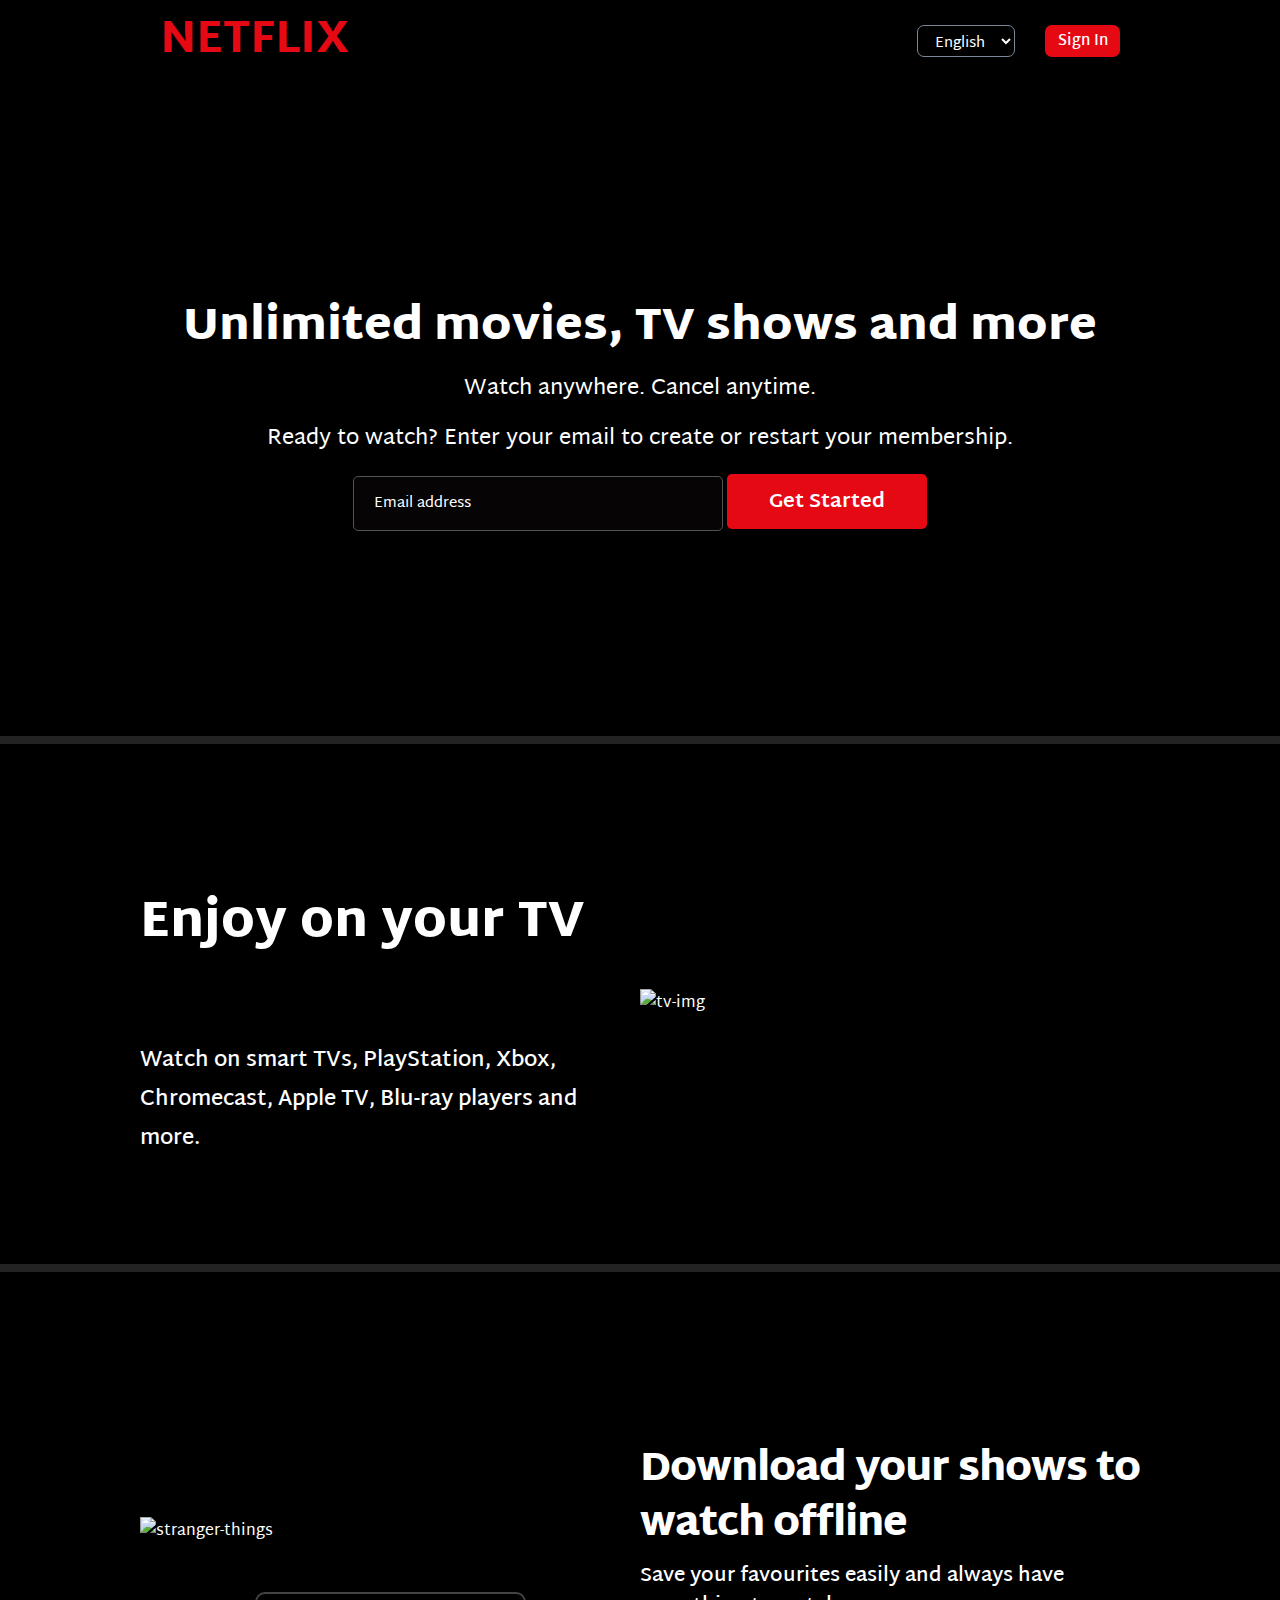
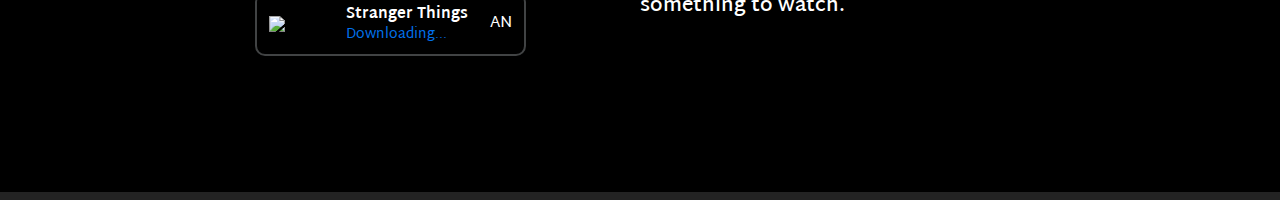
==== Netflix/index.html @ 95c57116 "Added response design for (min-width: 320px) and (max-width: 480px) for header, section 1 and sectio" ====
<!DOCTYPE html>
<html lang="en">

<head>
  <meta charset="UTF-8">
  <meta name="viewport" content="width=device-width, initial-scale=1.0">
  <link rel="stylesheet" href="style.css">
  <link rel="preconnect" href="https://fonts.googleapis.com">
  <link rel="preconnect" href="https://fonts.gstatic.com" crossorigin>
  <link href="https://fonts.googleapis.com/css2?family=Martel+Sans:wght@200;300;400;600;700;800;900&display=swap"
    rel="stylesheet">
  <title>Netflix</title>
</head>

<body>
  <header>
    <!-- <img src="./assets/movie-grid.jpg" class="center-fit"> -->
    <nav>
      <span id="netflix">NETFLIX</span>
      <div id="menu">
        <select class="langauge">
          <option>English</option>
          <option>Tamil</option>
        </select>
        <button id="signIn">Sign In</button>
      </div>
    </nav>

    <section id="info">
      <span id="heading-info">Unlimited movies, TV shows and more</span>
      <span id="sub-info">Watch anywhere. Cancel anytime.</span>
      <span id="email-info">Ready to watch? Enter your email to create or restart your membership.</span>
      <div id="subscribe">
        <input type="email" placeholder="Email address" class="email" />
        <button id="get-started">Get Started</button>
      </div>
    </section>
  </header>


  <main>

    <section id="tv-section">
      <div id="tv-section-content">
        <p id="tv-header">Enjoy on your TV</p>
        <p id="tv-content">Watch on smart TVs, PlayStation, Xbox, Chromecast, Apple TV, Blu-ray players and
          more.</p>
      </div>
      <div id="tv">
        <img src="./assets/tv.png" alt="tv-img" id="tv-img">
        <div id="video-container">
          <video autoplay muted loop>
            <source src="./assets/video-tv.m4v">
          </video>
        </div>
      </div>
    </section>

    <div class="border"></div>

    <section id="mobile-section">
      <div id="mobile">
        <img id="stranger-img" src="./assets/stranger-things.jpg" alt="stranger-things" />
        <div id="mobile-inner">
          <img id="stranger-book-img" src="./assets/boxshot.png" />
          <div id="mobile-inner-content">
            <p id="stranger-title">Stranger Things</p>
            <p id="stranger-download">Downloading...</p>
          </div>
          <div id="mobile-loading">AN</div>
        </div>
      </div>

      <div id="mobile-section-content">
        <p id="mobile-download-content">Download your shows to watch offline</p>
        <p id="mobile-favourite-content">Save your favourites easily and always have something to watch.</p>
      </div>
    </section>

    <div class="border"></div>

    <!-- <section id="monitor-section">
      <div id="monitor-watch">
        <p id="monitor-watch-header">Watch everywhere</p>
        <p id="monitor-watch-content">Stream unlimited movies and TV shows on your phone, tablet, laptop, and TV.</p>
      </div>
      <div id="monitor">
        <img id="monitor-img" src="./assets/device-pile-in.png">
        <div id="monitor-container">
          <video autoplay muted loop>
            <source src="./assets/video-devices.m4v">
          </video>
        </div>
      </div>
    </section>

    <div class="border"></div> -->

<!-- 
    <section id="children-section">
      <div id="children">
        <img id="children-img" src="./assets/children.png" alt="children" />
      </div>

      <div id="children-section-content">
        <span id="children-profile-content">Create profiles for kids</span>
        <span id="children-content">Send children on adventures with their favourite characters in a space made just for
          them—free with your membership.</span>
      </div>
    </section>

    <div class="border"></div>

    <section id="questions-section">
      <p id="frequent-questions">Frequently Asked Questions</p>
      <div id="questions-tab">
        <div id="q1" class="question-list">
          <p>What is Netflix?</p>
          <span class="plus">+</span>
        </div>
        <div id="q2" class="question-list">
          <p>How much does Netflix cost?</p>
          <span class="plus">+</span>
        </div>
        <div id="q3" class="question-list">
          <p>Where can I watch?</p>
          <span class="plus">+</span>
        </div>
        <div id="q4" class="question-list">
          <p>How do I cancel?</p>
          <span class="plus">+</span>
        </div>
        <div id="q5" class="question-list">
          <p>What can I watch on Netflix?</p>
          <span class="plus">+</span>
        </div>
        <div id="q6" class="question-list">
          <p>Is Netflix good for kids?</p>
          <span class="plus">+</span>
        </div>
      </div>
      <div id="question-email">
        <p id="email-para">Ready to watch? Enter your email to create or restart your membership.</p>
        <div id="email-section">
          <input type="email" placeholder="Email address" class="email" />
          <button id="get-started">Get Started</button>
        </div>
      </div>
    </section>

    <div class="border"></div> -->

  </main>
<!-- 
  <footer>
    <div id="footer">
      <span>Questions? Call <a href="" id="ph-number">000-800-919-1694</a></span>

      <div id="footer-link">
        <ul id="footer-ul">
          <li><a href="">FAQ</a></li>
          <li><a href="">Investor Relations</a></li>
          <li><a href="">Privacy</a></li>
          <li><a href="">Speed Test</a></li>
          <li><a href="">Help Centre</a></li>
          <li><a href="">Jobs</a></li>
          <li><a href="">Cookie Preferences</a></li>
          <li><a href="">Legal Notices</a></li>
          <li><a href="">Account</a></li>
          <li><a href="">Ways to Watch</a></li>
          <li><a href="">Corporate Information</a></li>
          <li><a href="">Only on Netflix</a></li>
          <li><a href="">Media Centre</a></li>
          <li><a href="">Terms of Use</a></li>
          <li><a href="">Contact Us</a></li>
        </ul>
      </div>

      <select class="langauge langauge-footer">
        <option>English</option>
        <option>Tamil</option>
      </select>

      <span>Netflix India</span>
    </div>
  </footer> -->

</body>

</html>
---- Netflix/style.css ----
* {
  letter-spacing: 0px;
  font-family: "Martel Sans";
}

body {
  margin: 0;
  padding: 0;
  font-family: "Martel Sans";
  color: white;
  background-color: black;
}

:root {
  --color: #E50914;
  --lightColor: #e6e6e6;
  --borderColor: rgb(35, 35, 35)
}

header {
  background-image: url("./assets/movie-grid.jpg");
  /* background-attachment: fixed; */
  height: max-content;
  display: flex;
  flex-direction: column;
  align-items: center;
  color: black;
  box-shadow: 0px 0px 600px 120px inset;
  border-bottom: 8px solid var(--borderColor);
}

#netflix {
  display: inline;
  color: var(--color);
  font-weight: 800;
  font-size: 45px;
  font-stretch: semi-condensed;
}

nav {
  display: flex;
  width: 75%;
  justify-content: space-between;
  align-items: center;
  /* margin-bottom: 60px; */
}


#menu {
  display: flex;
  gap: 30px;
}

#signIn {
  border-style: none;
  background-color: var(--color);
  color: white;
  height: 32px;
  width: 75px;
  border-radius: 7px;
  font-weight: 600;
  font-size: 15px;
}

#signIn:hover {
  cursor: pointer;
}

.langauge {
  background-color: transparent;
  color: white;
  height: 32px;
  width: fit-content;
  font-weight: 500;
  font-size: 15px;
  border-radius: 7px;
  padding: 3px 13px;
  border: 1px solid lightslategray;
}

#info {
  display: flex;
  color: white;
  flex-direction: column;
  align-items: center;
  text-align: center;
  padding: 205px 0px;

}

#heading-info {
  display: flex;
  font-weight: 900;
  font-size: 45px;
  font-family: "Martel Sans";
}

#sub-info,
#email-info {
  font-size: 22px;
  font-family: "Martel Sans";
  font-weight: 500;
  color: white;
  margin-bottom: 10px;
}

#email-info {
  margin-bottom: 15px;
}

.email {
  width: 370px;
  height: 55px;
  background-color: rgba(8, 5, 5, 0.7);
  border: 0.1px solid rgb(82, 83, 83);
  border-radius: 5px;
  box-sizing: border-box;
  padding: 25px 20px;
  font-size: 15px;
  color: white;
}

input::placeholder {
  color: white;
}

#get-started {
  width: 200px;
  height: 55px;
  font-size: 20px;
  border-style: none;
  font-weight: 700;
  box-sizing: border-box;
  background-color: var(--color);
  color: white;
  border-radius: 5px;
  font-stretch: expanded;
}

#get-started:hover {
  cursor: pointer;
}


/* =================================== main ===================================== */
main {
  display: flex;
  flex-direction: column;
  align-items: center;
}

.border {
  width: 100%;
  border-bottom: 8px solid var(--borderColor);
}


/* =========section 1========== */

#tv-section {
  display: flex;
  height: 520px;
  width: 1000px;
  /* width: 75.5%; */
}

#tv-section-content {
  display: flex;
  flex-direction: column;
  justify-content: center;

  width: 50%;
  /* width: 500px; */
}

#tv-header {
  font-weight: 1000;
  font-size: 50px;
  font-family: "Martel Sans";
}

#tv-content {
  font-weight: 600;
  font-size: 21.5px;
}

#tv {
  width: 50%;
  /* width: 500px; */

  position: relative;
  display: flex;
  flex-direction: column;
  align-items: center;
  justify-content: center;
}

#video-container {
  display: flex;
  width: 370px;
  height: 220px;
  overflow: hidden;
}

#tv-img {
  z-index: 99;
  position: absolute;
  width: 500px;
}


/* ========= section 2 ========== */

#mobile-section {
  display: flex;
  height: 520px;
  width: 1000px;
  /* width: 80%; */
}

#mobile {
  display: flex;
  flex-direction: column;
  align-items: center;
  justify-content: center;
  width: 50%;
  position: relative;
  /* border: 1px solid red; */
}

#stranger-img {
  width: 500px;
}

#mobile-inner {
  display: flex;
  flex-direction: row;
  align-items: center;
  border: 2px solid rgb(65, 67, 68);
  border-radius: 10px;
  gap: 25px;
  padding: 10px 12px;
  position: absolute;
  background-color: black;
  top: 320px;
}

#mobile-inner-content {
  display: flex;
  flex-direction: column;
  gap: 0px;
}

#stranger-book-img {
  width: 55px;
}

#stranger-title {
  font-size: 15px;
  font-weight: 700;
  margin: -3px;
}

#stranger-download {
  color: #0071eb;
  font-size: 14px;
  margin: -3px;
}

#mobile-section-content {
  width: 50%;
  /* border: 1px solid #0071eb; */
  display: flex;
  flex-direction: column;
  justify-content: center;
  gap: 8px;
}

#mobile-download-content {
  font-weight: 1000;
  font-size: 40px;
  letter-spacing: -1px;
  line-height: 55px;
  margin: 0;
}

#mobile-favourite-content {
  font-weight: 600;
  font-size: 20px;
  line-height: 30px;
  margin: 0;
}


/* ========= section 3 ========== */

#monitor-section {
  display: flex;
  height: 520px;
  width: 1000px;
  /* width: 75.5%; */
  /* border: 1px solid red; */
}

#monitor-watch {
  width: 48%;
  display: flex;
  flex-direction: column;
  justify-content: center;
}

#monitor-watch-header {
  font-weight: 1000;
  font-size: 45px;
  margin: 0px;
}


#monitor-watch-content {
  font-weight: 500;
  font-size: 22px;
  margin: 0px;
  line-height: 30px;
}



#monitor {
  width: 52%;
  /* width: 500px; */

  position: relative;
  display: flex;
  flex-direction: column;
  align-items: center;
  justify-content: center;
}

#monitor-img {
  width: 520px;
  z-index: 99;
  position: absolute;
}

#monitor-container {
  /* display: flex; */
  width: 319px;
  height: 366px;
  overflow: hidden;
}


/* ========= section 4 ========== */

#children-section {
  display: flex;
  height: 520px;
  width: 1000px;
}

#children {
  display: flex;
  align-items: center;
}

#children-img {
  width: 520px;
  height: min-content;
}


#children-section-content {
  display: flex;
  flex-direction: column;
  justify-content: center;
}

#children-profile-content {
  font-weight: 1000;
  font-size: 45px;
  margin: 0px;
  line-height: 60px;
}

#children-content {
  font-weight: 600;
  font-size: 23px;
  margin: 0px;
  line-height: 30px;
}

/* ========= section 5 ========== */

#questions-section {
  margin: 80px 0px;
}

#frequent-questions {
  font-weight: 900;
  font-size: 45px;
  margin: 0px;
  text-align: center;
}

.question-list {
  display: flex;
  flex-direction: row;
  align-items: center;
  width: 950px;
  /* border: 1px solid red; */
  justify-content: space-between;
  padding: 0px 20px;
  margin: 10px 0px;
  font-size: 20px;
  font-weight: 700;
  background-color: rgb(63, 61, 61);
}

.question-list:hover {
  cursor: pointer;
  background-color: rgb(83, 82, 82);
}

.plus {
  font-size: 35px;
}

#question-email {
  display: flex;
  flex-direction: column;
  align-items: center;
}

#email-para {
  font-size: 20px;
  font-weight: 500;
}

/* ==================footer ============================= */
footer {
  display: flex;
  justify-content: center;
}

#footer {
  display: flex;
  flex-direction: column;
  /* align-items: stretch; */
  font-size: 15px;
  color: rgb(160, 159, 159);
  width: 75.5%;
  gap: 20px;
  /* border: 1px solid red; */
  margin: 50px 0px;
}

li>a {
  color: rgb(160, 159, 159);
}

#ph-number {
  color: rgb(160, 159, 159)
}

.langauge-footer {
  background-color: rgb(32, 32, 32);
}

#footer-ul {
  margin: 0;
  padding: 0;
  list-style-type: none;

  display: grid;
  grid-template-columns: 1fr 1fr 1fr 1fr;
  column-gap: 3rem;
  gap: 7px;
}


/* Extra small devices (phones, 600px and down) */
@media screen and (min-width: 320px) and (max-width: 480px) {
  header {
    box-shadow: 0px 0px 400px 120px inset;
  }

  #netflix {
    font-weight: 300;
    font-size: 25px;
  }

  nav {
    width: 98%;
  }

  #menu {
    gap: 7px;
  }

  #info {
    padding: 90px 0px;
  }

  #heading-info {
    font-size: 30px;
    width: 80%;
  }

  #sub-info,
  #email-info {
    font-size: 17px;
    width: 85%;
  }

  .email {
    width: 300px;
    height: 45px;
  }

  #subscribe {
    display: flex;
    flex-direction: column;
    align-items: center;
    gap: 10px;
  }

  #get-started {
    font-size: 18px;
    width: 150px;
    height: 45px;
  }

  /* main {
    display: grid;
  } */

  /* =========tv-section============ */
  #tv-section {
    width: 100%;
    margin-bottom: 20px;
    flex-direction: column;
    align-items: center;
    justify-content: center;
  }

  #tv-section-content {
    width: 80%;
    display: flex;
    align-items: center;
    justify-content: center;
    margin: 35px 0px;
  }


  #tv-header {
    font-weight: 700;
    font-size: 38px;
    margin: 0;
    padding: 0;
  }

  #tv-content {
    font-size: 14.5px;
    align-content: center;
    text-align: center;
  }

  #tv {
    width: 100%;
    margin-bottom: 20px;
  }

  #tv-img {
    width: 75%;
  }

  #video-container {
    width: 250px;
    height: 180px;
  }

  /* section mobile */

  #mobile-section {
    display: flex;
    flex-direction: column-reverse;
    align-items: center;
    justify-content: center;
    width: 100%;
    height: 100%;
    margin: 80px 0px;
  }

  #mobile-section-content {
    width: 80%;
    /* border: 1px solid #0071eb; */
    display: flex;
    flex-direction: column;
    /* justify-content: center; */
    text-align: center;
    gap: 8px;
  }

  #stranger-title {
    font-size: 15px;
    font-weight: 700;
    /* margin: -3px; */
  }

  #mobile {
    display: flex;
    flex-direction: column;
    align-items: center;
    width: 100%;
  }

  #stranger-img {
    width: 90%;
  }

  #mobile-download-content {
    font-weight: 800;
    font-size: 30px;
    line-height: 40px;
    margin: 0;
  }

  #mobile-favourite-content {
    font-weight: 600;
    font-size: 15px;
    line-height: 20px;
    margin: 0;
  }

  #mobile-inner {
    top: 240px;
    gap: 35px;
    box-shadow: 0px 8px 20px 1px black;
  }

  #stranger-book-img {
    width: 30px;
  }

  #stranger-title {
    font-size: 14px;
  }
  
  #stranger-download {
    font-size: 12px;
  }
}




/* Small devices (portrait tablets and large phones, 600px and up) */
@media only screen and (min-width: 600px) {}

/* Medium devices (landscape tablets, 768px and up) */
@media only screen and (min-width: 768px) {}

/* Large devices (laptops/desktops, 992px and up) */
@media only screen and (min-width: 992px) {}

/* Extra large devices (large laptops and desktops, 1200px and up) */
@media only screen and (min-width: 1200px) {}
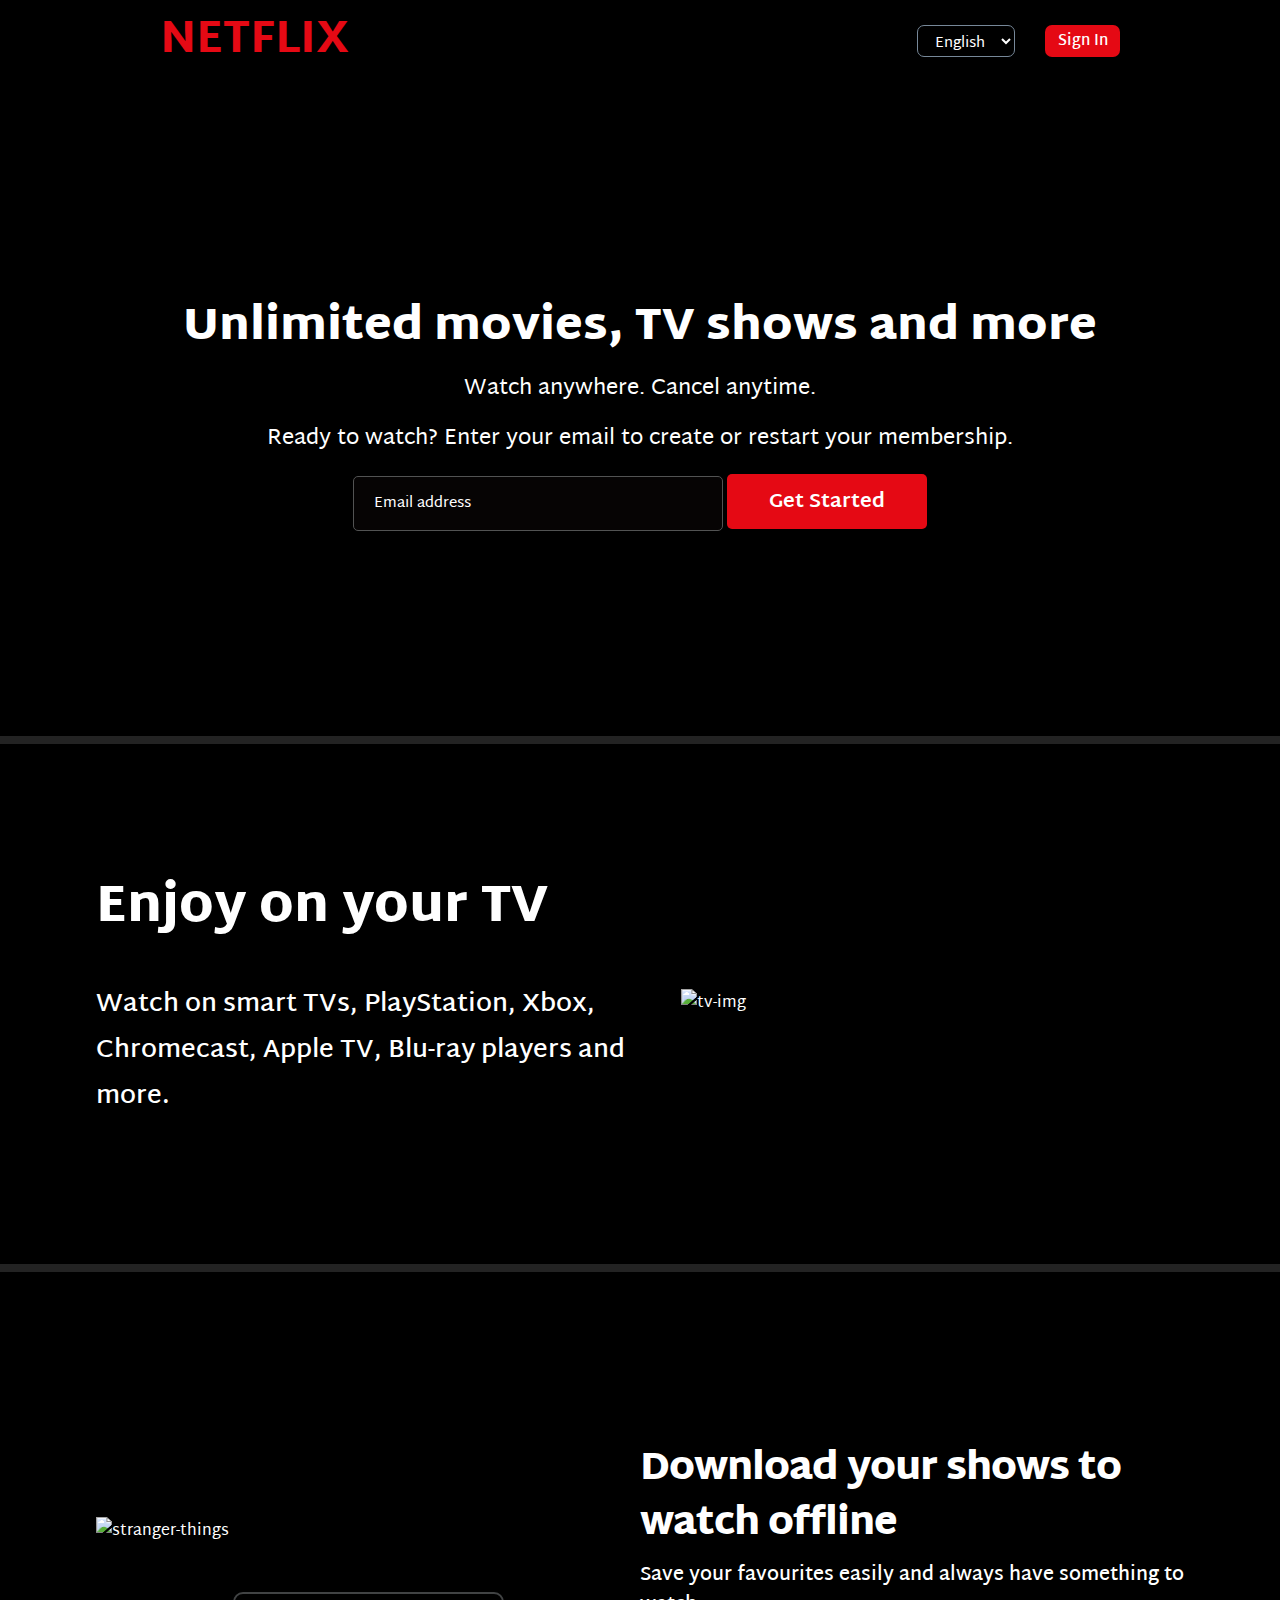
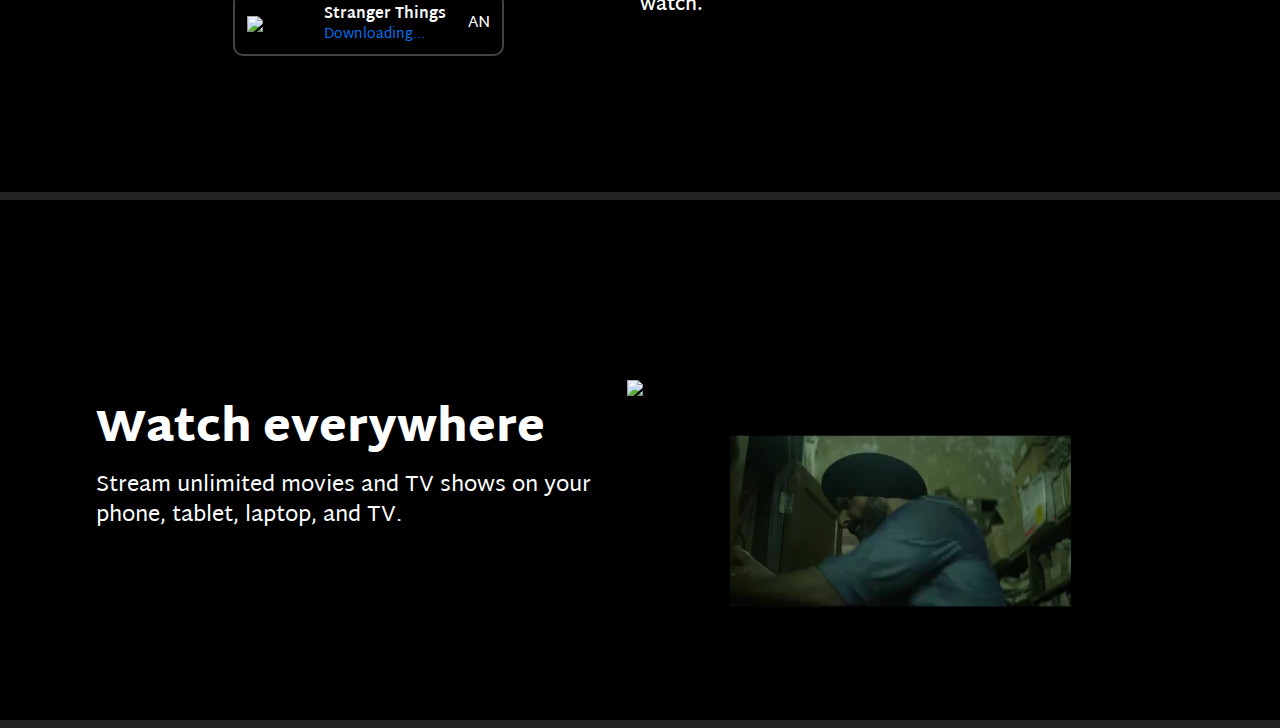
==== commit 59b082cc: "Responsive for laptop - monitor section." ====
--- a/Netflix/index.html
+++ b/Netflix/index.html
@@ -79,7 +79,8 @@
 
     <div class="border"></div>
 
-    <!-- <section id="monitor-section">
+    
+    <section id="monitor-section">
       <div id="monitor-watch">
         <p id="monitor-watch-header">Watch everywhere</p>
         <p id="monitor-watch-content">Stream unlimited movies and TV shows on your phone, tablet, laptop, and TV.</p>
@@ -94,7 +95,7 @@
       </div>
     </section>
 
-    <div class="border"></div> -->
+    <div class="border"></div>
 
 <!-- 
     <section id="children-section">
@@ -103,9 +104,9 @@
       </div>
 
       <div id="children-section-content">
-        <span id="children-profile-content">Create profiles for kids</span>
-        <span id="children-content">Send children on adventures with their favourite characters in a space made just for
-          them—free with your membership.</span>
+        <p id="children-profile-content">Create profiles for kids</p>
+        <p id="children-content">Send children on adventures with their favourite characters in a space made just for
+          them—free with your membership.</p>
       </div>
     </section>
 
@@ -151,8 +152,8 @@
     <div class="border"></div> -->
 
   </main>
-<!-- 
-  <footer>
+
+  <!-- <footer>
     <div id="footer">
       <span>Questions? Call <a href="" id="ph-number">000-800-919-1694</a></span>
 
--- a/Netflix/style.css
+++ b/Netflix/style.css
@@ -160,7 +160,7 @@
 #tv-section {
   display: flex;
   height: 520px;
-  width: 1000px;
+  width: 85%;
   /* width: 75.5%; */
 }
 
@@ -175,13 +175,14 @@
 
 #tv-header {
   font-weight: 1000;
-  font-size: 50px;
+  font-size: 4vw;
   font-family: "Martel Sans";
+  margin: 0;
 }
 
 #tv-content {
   font-weight: 600;
-  font-size: 21.5px;
+  font-size: 2vw;
 }
 
 #tv {
@@ -197,15 +198,16 @@
 
 #video-container {
   display: flex;
-  width: 370px;
-  height: 220px;
+  justify-content: center;
+  width:61%;
+  height: 42%;
   overflow: hidden;
 }
 
 #tv-img {
   z-index: 99;
   position: absolute;
-  width: 500px;
+  width: 85%;
 }
 
 
@@ -214,7 +216,7 @@
 #mobile-section {
   display: flex;
   height: 520px;
-  width: 1000px;
+  width: 85%;
   /* width: 80%; */
 }
 
@@ -229,7 +231,7 @@
 }
 
 #stranger-img {
-  width: 500px;
+  width: 100%;
 }
 
 #mobile-inner {
@@ -278,7 +280,7 @@
 
 #mobile-download-content {
   font-weight: 1000;
-  font-size: 40px;
+  font-size: 3vw;
   letter-spacing: -1px;
   line-height: 55px;
   margin: 0;
@@ -286,7 +288,7 @@
 
 #mobile-favourite-content {
   font-weight: 600;
-  font-size: 20px;
+  font-size: 1.5vw;
   line-height: 30px;
   margin: 0;
 }
@@ -297,7 +299,7 @@
 #monitor-section {
   display: flex;
   height: 520px;
-  width: 1000px;
+  width: 85%;
   /* width: 75.5%; */
   /* border: 1px solid red; */
 }
@@ -333,7 +335,8 @@
   display: flex;
   flex-direction: column;
   align-items: center;
-  justify-content: center;
+  
+  /* justify-content: center; */
 }
 
 #monitor-img {
@@ -343,9 +346,15 @@
 }
 
 #monitor-container {
-  /* display: flex; */
-  width: 319px;
-  height: 366px;
+  display: flex;
+  justify-content: start;
+  /* align-items: center; */
+  justify-content: center;
+  /* width: 319px; */
+  height: 15vw;
+  width: 40vw;
+  margin-top: 17%;
+  /* height: 38%; */
   overflow: hidden;
 }
 
@@ -355,7 +364,7 @@
 #children-section {
   display: flex;
   height: 520px;
-  width: 1000px;
+  width: 85%;
 }
 
 #children {
@@ -478,8 +487,9 @@
 }
 
 
+
 /* Extra small devices (phones, 600px and down) */
-@media screen and (min-width: 320px) and (max-width: 480px) {
+@media screen and (min-width: 320px) and (max-width: 820px) {
   header {
     box-shadow: 0px 0px 400px 120px inset;
   }
@@ -530,14 +540,11 @@
     height: 45px;
   }
 
-  /* main {
-    display: grid;
-  } */
-
   /* =========tv-section============ */
   #tv-section {
     width: 100%;
-    margin-bottom: 20px;
+    height: 620px;
+    /* margin-bottom: 20px; */
     flex-direction: column;
     align-items: center;
     justify-content: center;
@@ -548,13 +555,14 @@
     display: flex;
     align-items: center;
     justify-content: center;
-    margin: 35px 0px;
+    margin-bottom: 10%;
   }
 
 
   #tv-header {
     font-weight: 700;
     font-size: 38px;
+    text-align: center;
     margin: 0;
     padding: 0;
   }
@@ -575,11 +583,14 @@
   }
 
   #video-container {
-    width: 250px;
-    height: 180px;
-  }
-
-  /* section mobile */
+    /* width: 250px;
+    height: 180px; */
+    justify-content: center;
+    width: 75%;
+    height: 75%;
+  }
+
+  /* =========mobile-section============ */
 
   #mobile-section {
     display: flex;
@@ -633,8 +644,11 @@
   }
 
   #mobile-inner {
-    top: 240px;
-    gap: 35px;
+    top: 75%;
+    display: flex;
+    justify-content: space-around;
+    /* gap: 35px; */
+
     box-shadow: 0px 8px 20px 1px black;
   }
 
@@ -645,23 +659,195 @@
   #stranger-title {
     font-size: 14px;
   }
-  
+
   #stranger-download {
     font-size: 12px;
   }
-}
-
-
-
-
-/* Small devices (portrait tablets and large phones, 600px and up) */
-@media only screen and (min-width: 600px) {}
+
+  /* =========monitor-section============ */
+
+  #monitor-section {
+    flex-direction: column;
+    align-items: center;
+    justify-content: center;
+    text-align: center;
+    width: 100%;
+    margin: 4rem 0px;
+  }
+
+  #monitor-watch {
+    width: 90%;
+    align-items: center;
+    justify-content: center;
+    margin: 30px 0px;
+  }
+
+  #monitor-watch-header {
+    font-size: 35px;
+  }
+
+  #monitor-watch-content {
+    font-weight: 500;
+    font-size: 17px;
+    margin: 0px;
+    line-height: 25px;
+  }
+
+  #monitor {
+    width: 100%;
+    align-items: center;
+    justify-content: initial;
+  }
+
+  #monitor-img {
+    width: 90%;
+    /* height: max-content; */
+  }
+
+  #monitor-container {
+    width: 55%;
+    height: 75%;
+    /* margin-top: 15%;
+    margin-bottom: 15%; */
+    margin-top: 20px;
+    overflow: hidden;
+  }
+
+  /* ========= children section ========== */
+  #children-section {
+    width: 100%;
+    height: 480px;
+    flex-direction: column-reverse;
+    align-items: center;
+    justify-content: center;
+    margin: 80px 0px;
+  }
+
+  #children-section-content {
+    justify-content: initial;
+    align-items: center;
+    text-align: center;
+  }
+
+  #children-profile-content {
+    font-size: 30px;
+  }
+
+  #children-content {
+    width: 90%;
+    font-size: 17px;
+    line-height: 23px;
+  }
+
+  #children {
+    justify-content: center;
+    margin-top: 50px;
+  }
+
+  #children-img {
+    width: 90%;
+  }
+
+  /* ===========question section=========== */
+
+  #frequent-questions {
+    font-size: 29px;
+  }
+
+  .question-list {
+    width: 80%;
+    margin: 0px 0px;
+  }
+
+  #questions-tab {
+    display: flex;
+    flex-direction: column;
+    align-items: center;
+    gap: 10px;
+  }
+
+  #question-email {
+    width: 100%;
+    /* border: 1px solid red; */
+    text-align: center;
+    margin-top: 25px;
+  }
+
+  #email-para {
+    width: 80%;
+    font-size: 17px;
+  }
+
+  #email-section {
+    display: flex;
+    flex-direction: column;
+    align-items: center;
+    gap: 18px;
+  }
+
+  /* =============footer=============== */
+  #footer-ul {
+    grid-template-columns: 1fr 1fr;
+  }
+}
+
+
+
+@media screen and (min-width: 320px) and (max-width: 400px){
+  #monitor-container {
+    width: 55%;
+    height: 40%;
+    margin-top: 20px;
+    overflow: hidden;
+  }
+}
+
+@media screen and (min-width: 401px) and (max-width: 540px){
+  #monitor-container {
+    width: 55%;
+    height: 55%;
+    margin-top: 20px;
+    overflow: hidden;
+  }
+}
+
+
+@media screen and (min-width: 630px) and (max-width: 820px){
+  #video-container {
+    width: 95%;
+    height: 95%;
+  }
+  
+  #tv-section {
+    height: 720px;
+  }
+
+  #monitor-section {
+    height: 720px;
+    margin-top: 0rem;
+  }
+
+  #monitor {
+    height: 55%;
+  }
+}
 
 /* Medium devices (landscape tablets, 768px and up) */
-@media only screen and (min-width: 768px) {}
-
-/* Large devices (laptops/desktops, 992px and up) */
-@media only screen and (min-width: 992px) {}
-
-/* Extra large devices (large laptops and desktops, 1200px and up) */
-@media only screen and (min-width: 1200px) {}+@media only screen and (min-width: 821px) {
+  /* #info {
+    width: 80%;
+  } */
+  /* #heading-info {
+    font-size: 40px;
+  } */
+
+  #monitor-container {
+    margin-top: 25vh;
+  }
+
+  #monitor-img {
+    width: 97%;
+    margin-top: 20vh;
+  }
+  
+}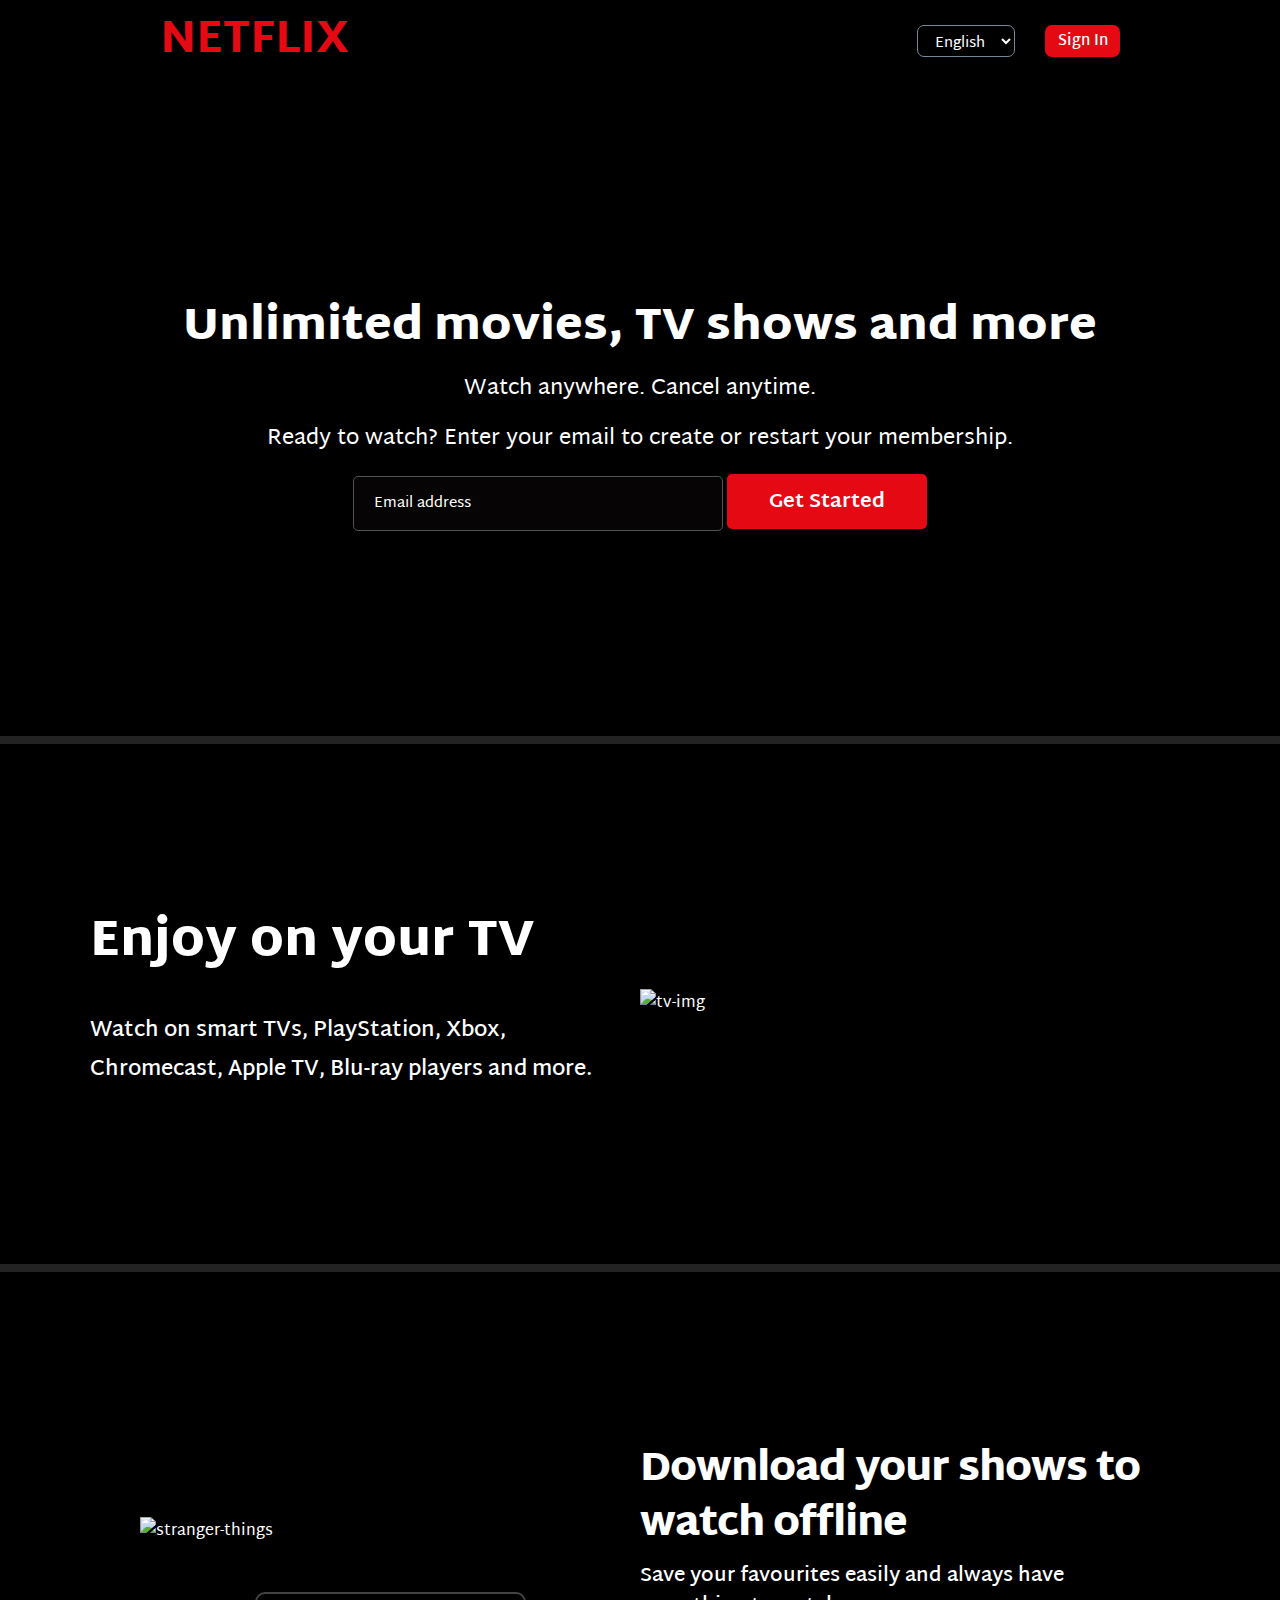
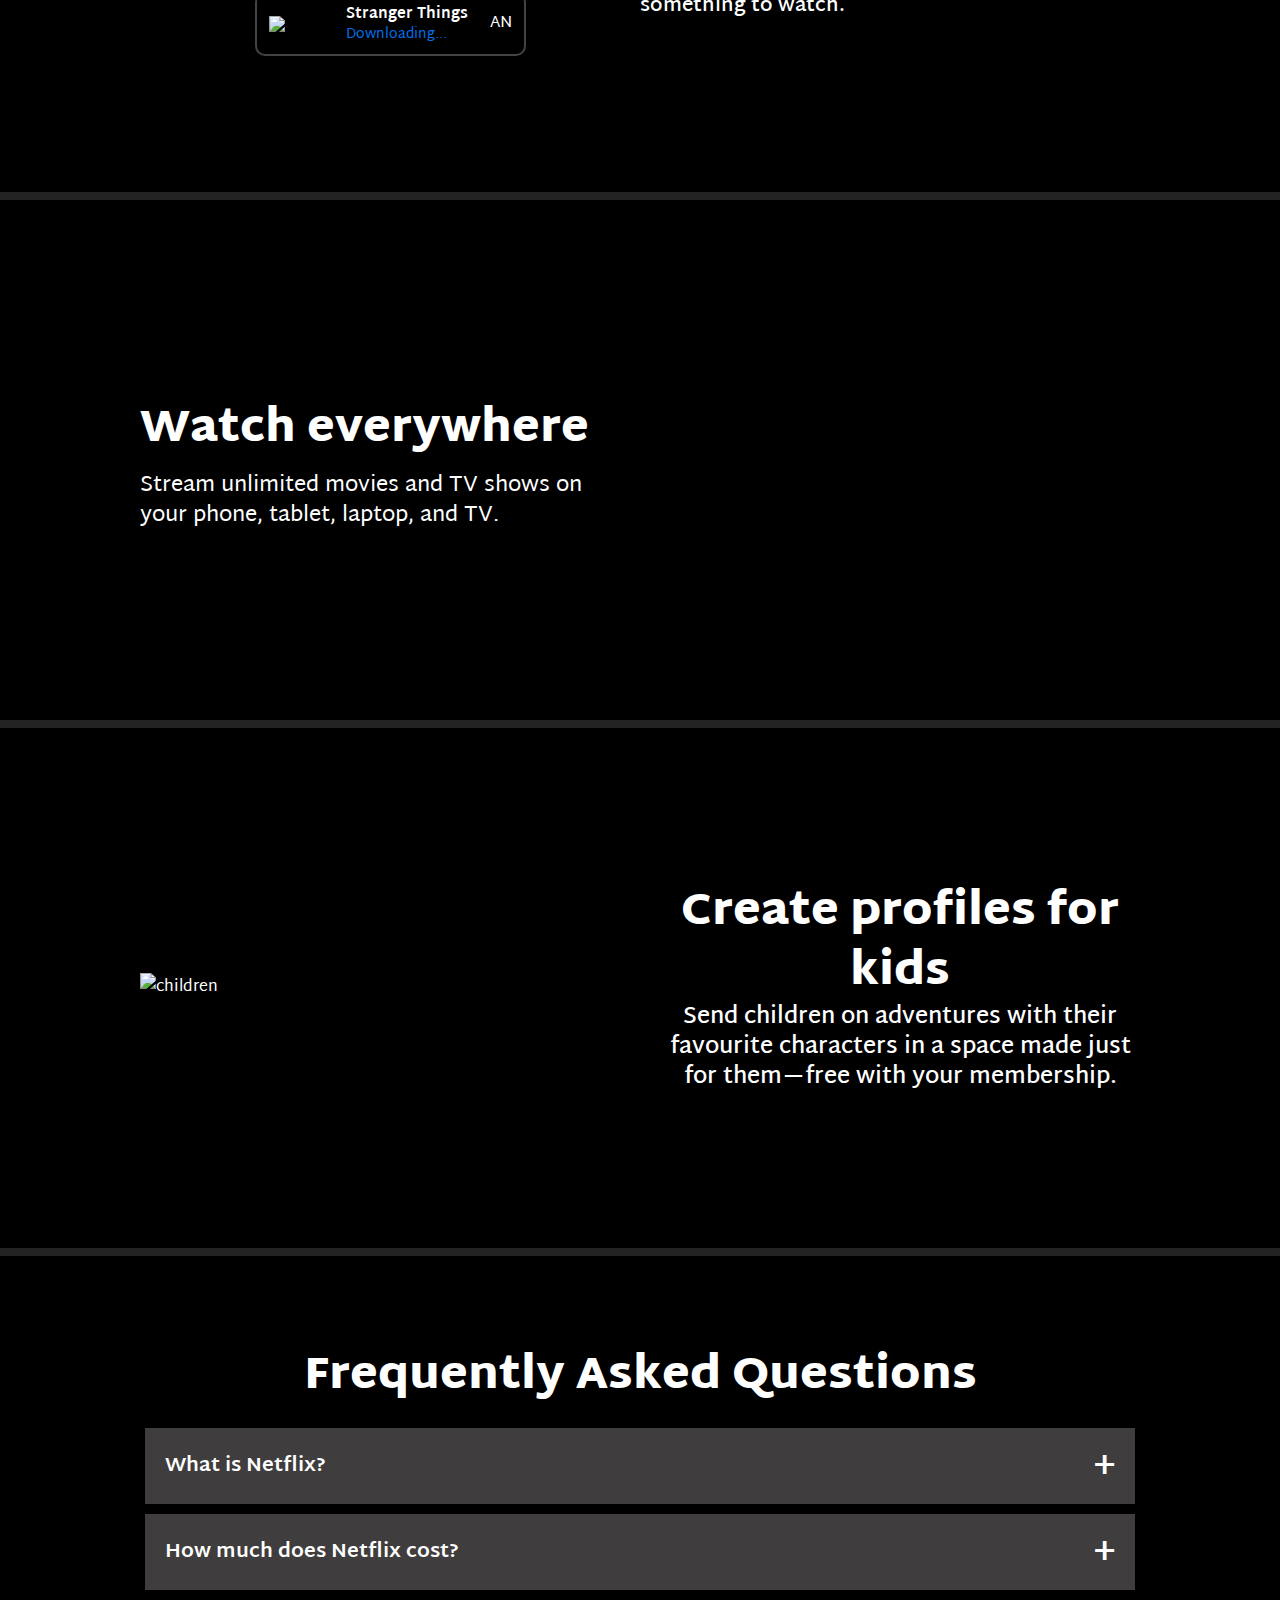
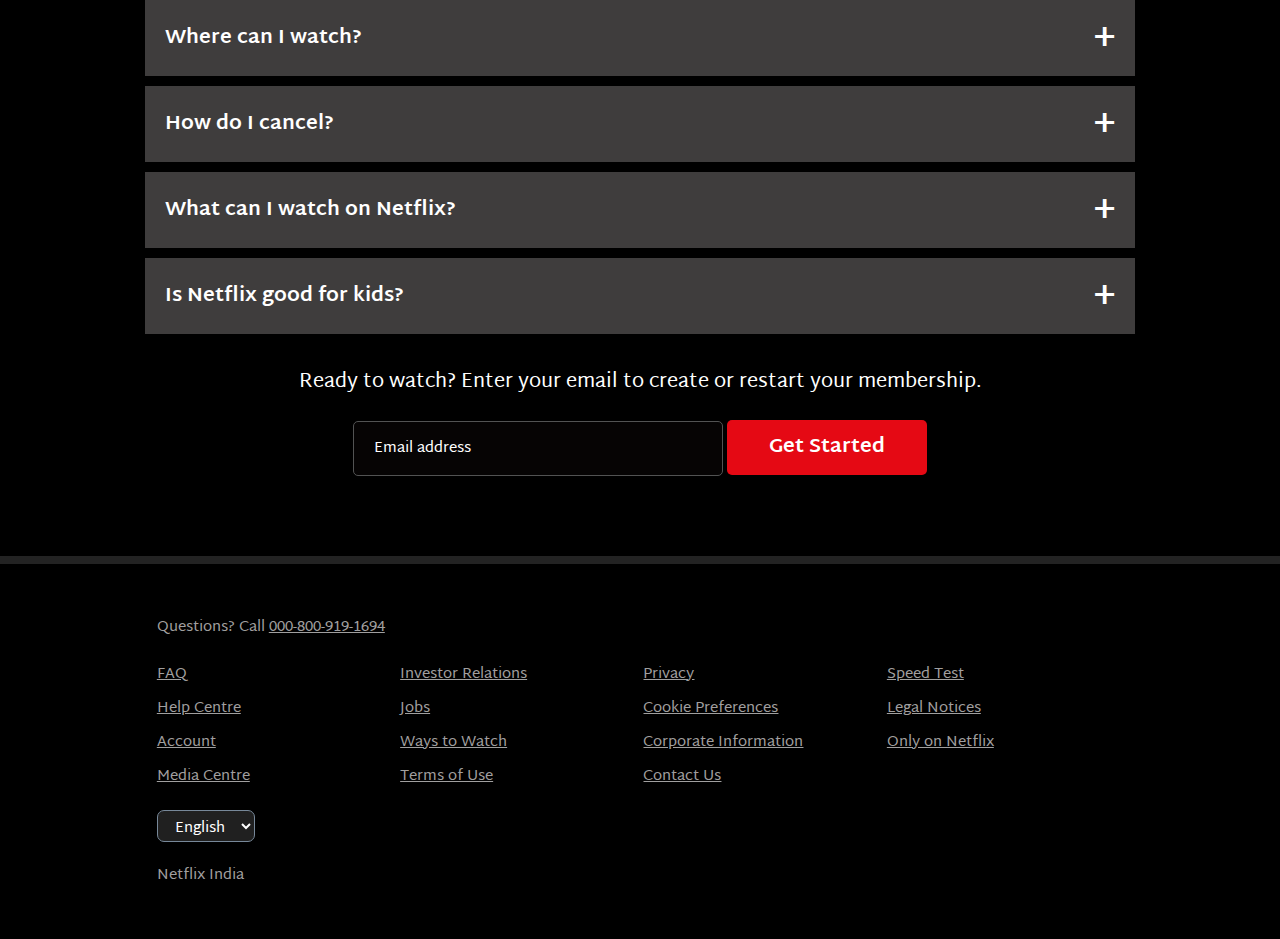
==== commit a3013d69: "checkup" ====
--- a/Netflix/index.html
+++ b/Netflix/index.html
@@ -47,11 +47,13 @@
           more.</p>
       </div>
       <div id="tv">
-        <img src="./assets/tv.png" alt="tv-img" id="tv-img">
-        <div id="video-container">
-          <video autoplay muted loop>
+        <div id="tv-div">
+          <img src="./assets/tv.png" alt="tv-img" id="tv-img">
+          <video id="tv-video" autoplay muted loop>
             <source src="./assets/video-tv.m4v">
           </video>
+          <!-- <div id="video-container">
+          </div> -->
         </div>
       </div>
     </section>
@@ -79,25 +81,27 @@
 
     <div class="border"></div>
 
-    
+
     <section id="monitor-section">
       <div id="monitor-watch">
         <p id="monitor-watch-header">Watch everywhere</p>
         <p id="monitor-watch-content">Stream unlimited movies and TV shows on your phone, tablet, laptop, and TV.</p>
       </div>
-      <div id="monitor">
-        <img id="monitor-img" src="./assets/device-pile-in.png">
-        <div id="monitor-container">
-          <video autoplay muted loop>
-            <source src="./assets/video-devices.m4v">
-          </video>
+      <!-- <div id="monitor">
+        <div id="monitor-div">
+          <img id="monitor-img" src="./assets/device-pile-in.png">
+          <div id="monitor-container">
+            <video id="monitor-video" autoplay muted loop>
+              <source src="./assets/video-devices.m4v">
+            </video>
+          </div>
         </div>
-      </div>
+      </div> -->
     </section>
 
     <div class="border"></div>
 
-<!-- 
+
     <section id="children-section">
       <div id="children">
         <img id="children-img" src="./assets/children.png" alt="children" />
@@ -149,11 +153,11 @@
       </div>
     </section>
 
-    <div class="border"></div> -->
+    <div class="border"></div>
 
   </main>
 
-  <!-- <footer>
+  <footer>
     <div id="footer">
       <span>Questions? Call <a href="" id="ph-number">000-800-919-1694</a></span>
 
@@ -184,7 +188,7 @@
 
       <span>Netflix India</span>
     </div>
-  </footer> -->
+  </footer>
 
 </body>
 
--- a/Netflix/style.css
+++ b/Netflix/style.css
@@ -17,514 +17,596 @@
   --borderColor: rgb(35, 35, 35)
 }
 
-header {
-  background-image: url("./assets/movie-grid.jpg");
-  /* background-attachment: fixed; */
-  height: max-content;
-  display: flex;
-  flex-direction: column;
-  align-items: center;
-  color: black;
-  box-shadow: 0px 0px 600px 120px inset;
-  border-bottom: 8px solid var(--borderColor);
+
+
+
+
+@media screen and (min-width: 1040px) {
+  header {
+    background-image: url("./assets/movie-grid.jpg");
+    /* background-attachment: fixed; */
+    height: max-content;
+    display: flex;
+    flex-direction: column;
+    align-items: center;
+    color: black;
+    box-shadow: 0px 0px 600px 120px inset;
+    border-bottom: 8px solid var(--borderColor);
+  }
+
+  #netflix {
+    display: inline;
+    color: var(--color);
+    font-weight: 800;
+    font-size: 45px;
+    font-stretch: semi-condensed;
+  }
+
+  nav {
+    display: flex;
+    width: 75%;
+    justify-content: space-between;
+    align-items: center;
+    /* margin-bottom: 60px; */
+  }
+
+
+  #menu {
+    display: flex;
+    gap: 30px;
+  }
+
+  #signIn {
+    border-style: none;
+    background-color: var(--color);
+    color: white;
+    height: 32px;
+    width: 75px;
+    border-radius: 7px;
+    font-weight: 600;
+    font-size: 15px;
+  }
+
+  #signIn:hover {
+    cursor: pointer;
+  }
+
+  .langauge {
+    background-color: transparent;
+    color: white;
+    height: 32px;
+    width: fit-content;
+    font-weight: 500;
+    font-size: 15px;
+    border-radius: 7px;
+    padding: 3px 13px;
+    border: 1px solid lightslategray;
+  }
+
+  #info {
+    display: flex;
+    color: white;
+    flex-direction: column;
+    align-items: center;
+    text-align: center;
+    padding: 205px 0px;
+
+  }
+
+  #heading-info {
+    display: flex;
+    font-weight: 900;
+    font-size: 45px;
+    font-family: "Martel Sans";
+  }
+
+  #sub-info,
+  #email-info {
+    font-size: 22px;
+    font-family: "Martel Sans";
+    font-weight: 500;
+    color: white;
+    margin-bottom: 10px;
+  }
+
+  #email-info {
+    margin-bottom: 15px;
+  }
+
+  .email {
+    width: 370px;
+    height: 55px;
+    background-color: rgba(8, 5, 5, 0.7);
+    border: 0.1px solid rgb(82, 83, 83);
+    border-radius: 5px;
+    box-sizing: border-box;
+    padding: 25px 20px;
+    font-size: 15px;
+    color: white;
+  }
+
+  input::placeholder {
+    color: white;
+  }
+
+  #get-started {
+    width: 200px;
+    height: 55px;
+    font-size: 20px;
+    border-style: none;
+    font-weight: 700;
+    box-sizing: border-box;
+    background-color: var(--color);
+    color: white;
+    border-radius: 5px;
+    font-stretch: expanded;
+  }
+
+  #get-started:hover {
+    cursor: pointer;
+  }
+
+
+  /* =================================== main ===================================== */
+  main {
+    display: flex;
+    flex-direction: column;
+    align-items: center;
+  }
+
+  .border {
+    width: 100%;
+    border-bottom: 8px solid var(--borderColor);
+  }
+
+
+  /* =========section 1========== */
+
+  #tv-section {
+    display: flex;
+    height: 520px;
+    width: 1100px;
+    /* width: 75.5%; */
+  }
+
+  #tv-section-content {
+    width: 50%;
+    display: flex;
+    flex-direction: column;
+    justify-content: center;
+
+    /* width: 500px; */
+  }
+
+  #tv-header {
+    font-weight: 1000;
+    font-size: 50px;
+    font-family: "Martel Sans";
+    margin: 0;
+  }
+
+  #tv-content {
+    font-weight: 600;
+    font-size: 21.5px;
+    /* text-align: center; */
+  }
+
+  #tv {
+    width: 50%;
+    /* width: 500px; */
+
+    display: flex;
+    flex-direction: column;
+    justify-content: center;
+  }
+
+  #tv-div {
+    position: relative;
+    display: flex;
+    flex-direction: column;
+    justify-content: center;
+  }
+
+  #video-container {
+    display: flex;
+    /* width: 370px;
+    height: 220px; */
+    justify-content: center;
+    width: 100%;
+    height: 80%;
+    overflow: hidden;
+  }
+
+  #tv-img {
+    z-index: 99;
+    position: absolute;
+    width: 650px;
+  }
+
+
+  /* ========= section 2 ========== */
+
+  #mobile-section {
+    display: flex;
+    height: 520px;
+    width: 1000px;
+    /* width: 80%; */
+  }
+
+  #mobile {
+    display: flex;
+    flex-direction: column;
+    align-items: center;
+    justify-content: center;
+    width: 50%;
+    position: relative;
+    /* border: 1px solid red; */
+  }
+
+  #stranger-img {
+    width: 500px;
+  }
+
+  #mobile-inner {
+    display: flex;
+    flex-direction: row;
+    align-items: center;
+    border: 2px solid rgb(65, 67, 68);
+    border-radius: 10px;
+    gap: 25px;
+    padding: 10px 12px;
+    position: absolute;
+    background-color: black;
+    top: 320px;
+  }
+
+  #mobile-inner-content {
+    display: flex;
+    flex-direction: column;
+    gap: 0px;
+  }
+
+  #stranger-book-img {
+    width: 55px;
+  }
+
+  #stranger-title {
+    font-size: 15px;
+    font-weight: 700;
+    margin: -3px;
+  }
+
+  #stranger-download {
+    color: #0071eb;
+    font-size: 14px;
+    margin: -3px;
+  }
+
+  #mobile-section-content {
+    width: 50%;
+    /* border: 1px solid #0071eb; */
+    display: flex;
+    flex-direction: column;
+    justify-content: center;
+    gap: 8px;
+  }
+
+  #mobile-download-content {
+    font-weight: 1000;
+    font-size: 40px;
+    letter-spacing: -1px;
+    line-height: 55px;
+    margin: 0;
+  }
+
+  #mobile-favourite-content {
+    font-weight: 600;
+    font-size: 20px;
+    line-height: 30px;
+    margin: 0;
+  }
+
+
+  /* ========= section 3 ========== */
+
+  #monitor-section {
+    display: flex;
+    height: 520px;
+    width: 1000px;
+    /* width: 75.5%; */
+    /* border: 1px solid red; */
+  }
+
+  #monitor-watch {
+    width: 48%;
+    display: flex;
+    flex-direction: column;
+    justify-content: center;
+  }
+
+  #monitor-watch-header {
+    font-weight: 1000;
+    font-size: 45px;
+    margin: 0px;
+  }
+
+  #monitor-watch-content {
+    font-weight: 500;
+    font-size: 22px;
+    margin: 0px;
+    line-height: 30px;
+  }
+
+  #monitor {
+    width: 52%;
+    /* width: 500px; */
+
+    display: flex;
+    flex-direction: column;
+    align-items: center;
+    justify-content: center;
+  }
+
+  #monitor-div {
+    position: relative;
+    display: flex;
+    flex-direction: column;
+    align-items: center;
+    justify-content: center;
+  }
+
+  #monitor-img {
+    width: 520px;
+    z-index: 99;
+    position: absolute;
+  }
+
+  #monitor-container {
+    /* display: flex; */
+    width: 319px;
+    height: 366px;
+    overflow: hidden;
+  }
+
+
+  /* ========= section 4 ========== */
+
+  #children-section {
+    display: flex;
+    height: 520px;
+    width: 1000px;
+  }
+
+  #children {
+    display: flex;
+    align-items: center;
+  }
+
+  #children-img {
+    width: 520px;
+    height: min-content;
+  }
+
+  #children-section-content {
+    display: flex;
+    flex-direction: column;
+    justify-content: center;
+    text-align: center;
+  }
+
+  #children-profile-content {
+    font-weight: 1000;
+    font-size: 45px;
+    margin: 0px;
+    line-height: 60px;
+  }
+
+  #children-content {
+    font-weight: 600;
+    font-size: 23px;
+    margin: 0px;
+    line-height: 30px;
+  }
+
+  /* ========= section 5 ========== */
+
+  #questions-section {
+    margin: 80px 0px;
+  }
+
+  #frequent-questions {
+    font-weight: 900;
+    font-size: 45px;
+    margin: 0px;
+    text-align: center;
+  }
+
+  .question-list {
+    display: flex;
+    flex-direction: row;
+    align-items: center;
+    width: 950px;
+    /* border: 1px solid red; */
+    justify-content: space-between;
+    padding: 0px 20px;
+    margin: 10px 0px;
+    font-size: 20px;
+    font-weight: 700;
+    background-color: rgb(63, 61, 61);
+  }
+
+  .question-list:hover {
+    cursor: pointer;
+    background-color: rgb(83, 82, 82);
+  }
+
+  .plus {
+    font-size: 35px;
+  }
+
+  #question-email {
+    display: flex;
+    flex-direction: column;
+    align-items: center;
+  }
+
+  #email-para {
+    font-size: 20px;
+    font-weight: 500;
+  }
+
+  /* ==================footer ============================= */
+  footer {
+    display: flex;
+    justify-content: center;
+  }
+
+  #footer {
+    display: flex;
+    flex-direction: column;
+    /* align-items: stretch; */
+    font-size: 15px;
+    color: rgb(160, 159, 159);
+    width: 75.5%;
+    gap: 20px;
+    /* border: 1px solid red; */
+    margin: 50px 0px;
+  }
+
+  li>a {
+    color: rgb(160, 159, 159);
+  }
+
+  #ph-number {
+    color: rgb(160, 159, 159)
+  }
+
+  .langauge-footer {
+    background-color: rgb(32, 32, 32);
+  }
+
+  #footer-ul {
+    margin: 0;
+    padding: 0;
+    list-style-type: none;
+
+    display: grid;
+    grid-template-columns: 1fr 1fr 1fr 1fr;
+    column-gap: 3rem;
+    gap: 7px;
+  }
+
 }
 
-#netflix {
-  display: inline;
-  color: var(--color);
-  font-weight: 800;
-  font-size: 45px;
-  font-stretch: semi-condensed;
-}
-
-nav {
-  display: flex;
-  width: 75%;
-  justify-content: space-between;
-  align-items: center;
-  /* margin-bottom: 60px; */
-}
-
-
-#menu {
-  display: flex;
-  gap: 30px;
-}
-
-#signIn {
-  border-style: none;
-  background-color: var(--color);
-  color: white;
-  height: 32px;
-  width: 75px;
-  border-radius: 7px;
-  font-weight: 600;
-  font-size: 15px;
-}
-
-#signIn:hover {
-  cursor: pointer;
-}
-
-.langauge {
-  background-color: transparent;
-  color: white;
-  height: 32px;
-  width: fit-content;
-  font-weight: 500;
-  font-size: 15px;
-  border-radius: 7px;
-  padding: 3px 13px;
-  border: 1px solid lightslategray;
-}
-
-#info {
-  display: flex;
-  color: white;
-  flex-direction: column;
-  align-items: center;
-  text-align: center;
-  padding: 205px 0px;
-
-}
-
-#heading-info {
-  display: flex;
-  font-weight: 900;
-  font-size: 45px;
-  font-family: "Martel Sans";
-}
-
-#sub-info,
-#email-info {
-  font-size: 22px;
-  font-family: "Martel Sans";
-  font-weight: 500;
-  color: white;
-  margin-bottom: 10px;
-}
-
-#email-info {
-  margin-bottom: 15px;
-}
-
-.email {
-  width: 370px;
-  height: 55px;
-  background-color: rgba(8, 5, 5, 0.7);
-  border: 0.1px solid rgb(82, 83, 83);
-  border-radius: 5px;
-  box-sizing: border-box;
-  padding: 25px 20px;
-  font-size: 15px;
-  color: white;
-}
-
-input::placeholder {
-  color: white;
-}
-
-#get-started {
-  width: 200px;
-  height: 55px;
-  font-size: 20px;
-  border-style: none;
-  font-weight: 700;
-  box-sizing: border-box;
-  background-color: var(--color);
-  color: white;
-  border-radius: 5px;
-  font-stretch: expanded;
-}
-
-#get-started:hover {
-  cursor: pointer;
-}
-
-
-/* =================================== main ===================================== */
-main {
-  display: flex;
-  flex-direction: column;
-  align-items: center;
-}
-
-.border {
-  width: 100%;
-  border-bottom: 8px solid var(--borderColor);
-}
-
-
-/* =========section 1========== */
-
-#tv-section {
-  display: flex;
-  height: 520px;
-  width: 85%;
-  /* width: 75.5%; */
-}
-
-#tv-section-content {
-  display: flex;
-  flex-direction: column;
-  justify-content: center;
-
-  width: 50%;
-  /* width: 500px; */
-}
-
-#tv-header {
-  font-weight: 1000;
-  font-size: 4vw;
-  font-family: "Martel Sans";
-  margin: 0;
-}
-
-#tv-content {
-  font-weight: 600;
-  font-size: 2vw;
-}
-
-#tv {
-  width: 50%;
-  /* width: 500px; */
-
-  position: relative;
-  display: flex;
-  flex-direction: column;
-  align-items: center;
-  justify-content: center;
-}
-
-#video-container {
-  display: flex;
-  justify-content: center;
-  width:61%;
-  height: 42%;
-  overflow: hidden;
-}
-
-#tv-img {
-  z-index: 99;
-  position: absolute;
-  width: 85%;
-}
-
-
-/* ========= section 2 ========== */
-
-#mobile-section {
-  display: flex;
-  height: 520px;
-  width: 85%;
-  /* width: 80%; */
-}
-
-#mobile {
-  display: flex;
-  flex-direction: column;
-  align-items: center;
-  justify-content: center;
-  width: 50%;
-  position: relative;
-  /* border: 1px solid red; */
-}
-
-#stranger-img {
-  width: 100%;
-}
-
-#mobile-inner {
-  display: flex;
-  flex-direction: row;
-  align-items: center;
-  border: 2px solid rgb(65, 67, 68);
-  border-radius: 10px;
-  gap: 25px;
-  padding: 10px 12px;
-  position: absolute;
-  background-color: black;
-  top: 320px;
-}
-
-#mobile-inner-content {
-  display: flex;
-  flex-direction: column;
-  gap: 0px;
-}
-
-#stranger-book-img {
-  width: 55px;
-}
-
-#stranger-title {
-  font-size: 15px;
-  font-weight: 700;
-  margin: -3px;
-}
-
-#stranger-download {
-  color: #0071eb;
-  font-size: 14px;
-  margin: -3px;
-}
-
-#mobile-section-content {
-  width: 50%;
-  /* border: 1px solid #0071eb; */
-  display: flex;
-  flex-direction: column;
-  justify-content: center;
-  gap: 8px;
-}
-
-#mobile-download-content {
-  font-weight: 1000;
-  font-size: 3vw;
-  letter-spacing: -1px;
-  line-height: 55px;
-  margin: 0;
-}
-
-#mobile-favourite-content {
-  font-weight: 600;
-  font-size: 1.5vw;
-  line-height: 30px;
-  margin: 0;
-}
-
-
-/* ========= section 3 ========== */
-
-#monitor-section {
-  display: flex;
-  height: 520px;
-  width: 85%;
-  /* width: 75.5%; */
-  /* border: 1px solid red; */
-}
-
-#monitor-watch {
-  width: 48%;
-  display: flex;
-  flex-direction: column;
-  justify-content: center;
-}
-
-#monitor-watch-header {
-  font-weight: 1000;
-  font-size: 45px;
-  margin: 0px;
-}
-
-
-#monitor-watch-content {
-  font-weight: 500;
-  font-size: 22px;
-  margin: 0px;
-  line-height: 30px;
-}
-
-
-
-#monitor {
-  width: 52%;
-  /* width: 500px; */
-
-  position: relative;
-  display: flex;
-  flex-direction: column;
-  align-items: center;
-  
-  /* justify-content: center; */
-}
-
-#monitor-img {
-  width: 520px;
-  z-index: 99;
-  position: absolute;
-}
-
-#monitor-container {
-  display: flex;
-  justify-content: start;
-  /* align-items: center; */
-  justify-content: center;
-  /* width: 319px; */
-  height: 15vw;
-  width: 40vw;
-  margin-top: 17%;
-  /* height: 38%; */
-  overflow: hidden;
-}
-
-
-/* ========= section 4 ========== */
-
-#children-section {
-  display: flex;
-  height: 520px;
-  width: 85%;
-}
-
-#children {
-  display: flex;
-  align-items: center;
-}
-
-#children-img {
-  width: 520px;
-  height: min-content;
-}
-
-
-#children-section-content {
-  display: flex;
-  flex-direction: column;
-  justify-content: center;
-}
-
-#children-profile-content {
-  font-weight: 1000;
-  font-size: 45px;
-  margin: 0px;
-  line-height: 60px;
-}
-
-#children-content {
-  font-weight: 600;
-  font-size: 23px;
-  margin: 0px;
-  line-height: 30px;
-}
-
-/* ========= section 5 ========== */
-
-#questions-section {
-  margin: 80px 0px;
-}
-
-#frequent-questions {
-  font-weight: 900;
-  font-size: 45px;
-  margin: 0px;
-  text-align: center;
-}
-
-.question-list {
-  display: flex;
-  flex-direction: row;
-  align-items: center;
-  width: 950px;
-  /* border: 1px solid red; */
-  justify-content: space-between;
-  padding: 0px 20px;
-  margin: 10px 0px;
-  font-size: 20px;
-  font-weight: 700;
-  background-color: rgb(63, 61, 61);
-}
-
-.question-list:hover {
-  cursor: pointer;
-  background-color: rgb(83, 82, 82);
-}
-
-.plus {
-  font-size: 35px;
-}
-
-#question-email {
-  display: flex;
-  flex-direction: column;
-  align-items: center;
-}
-
-#email-para {
-  font-size: 20px;
-  font-weight: 500;
-}
-
-/* ==================footer ============================= */
-footer {
-  display: flex;
-  justify-content: center;
-}
-
-#footer {
-  display: flex;
-  flex-direction: column;
-  /* align-items: stretch; */
-  font-size: 15px;
-  color: rgb(160, 159, 159);
-  width: 75.5%;
-  gap: 20px;
-  /* border: 1px solid red; */
-  margin: 50px 0px;
-}
-
-li>a {
-  color: rgb(160, 159, 159);
-}
-
-#ph-number {
-  color: rgb(160, 159, 159)
-}
-
-.langauge-footer {
-  background-color: rgb(32, 32, 32);
-}
-
-#footer-ul {
-  margin: 0;
-  padding: 0;
-  list-style-type: none;
-
-  display: grid;
-  grid-template-columns: 1fr 1fr 1fr 1fr;
-  column-gap: 3rem;
-  gap: 7px;
-}
-
-
 
 /* Extra small devices (phones, 600px and down) */
-@media screen and (min-width: 320px) and (max-width: 820px) {
+@media screen and (max-width: 820px) {
   header {
+    background-image: url("./assets/movie-grid.jpg");
+    /* background-attachment: fixed; */
+    height: max-content;
+    display: flex;
+    flex-direction: column;
+    align-items: center;
+    color: black;
+    border-bottom: 8px solid var(--borderColor);
     box-shadow: 0px 0px 400px 120px inset;
+    height: 600px;
   }
 
   #netflix {
+    display: inline;
+    color: var(--color);
     font-weight: 300;
     font-size: 25px;
+    font-stretch: semi-condensed;
   }
 
   nav {
+    display: flex;
+    justify-content: space-between;
+    align-items: center;
     width: 98%;
   }
 
   #menu {
+    display: flex;
     gap: 7px;
   }
 
+  #signIn {
+    border-style: none;
+    background-color: var(--color);
+    color: white;
+    height: 32px;
+    width: 75px;
+    border-radius: 7px;
+    font-weight: 600;
+    font-size: 15px;
+  }
+
+  #signIn:hover {
+    cursor: pointer;
+  }
+
+  .langauge {
+    background-color: transparent;
+    color: white;
+    height: 32px;
+    width: fit-content;
+    font-weight: 500;
+    font-size: 15px;
+    border-radius: 7px;
+    padding: 3px 13px;
+    border: 1px solid lightslategray;
+  }
+
   #info {
-    padding: 90px 0px;
+    display: flex;
+    color: white;
+    flex-direction: column;
+    align-items: center;
+    text-align: center;
+    margin-top: 90px;
+    /* padding: 90px 0px; */
   }
 
   #heading-info {
+    display: flex;
+    font-weight: 900;
     font-size: 30px;
     width: 80%;
+    font-family: "Martel Sans";
   }
 
   #sub-info,
   #email-info {
     font-size: 17px;
+    font-family: "Martel Sans";
+    font-weight: 500;
+    color: white;
+    margin-bottom: 10px;
     width: 85%;
+  }
+
+  #email-info {
+    margin-bottom: 15px;
   }
 
   .email {
     width: 300px;
     height: 45px;
+    background-color: rgba(8, 5, 5, 0.7);
+    border: 0.1px solid rgb(82, 83, 83);
+    border-radius: 5px;
+    box-sizing: border-box;
+    padding: 25px 20px;
+    font-size: 15px;
+    color: white;
+  }
+  
+  input::placeholder {
+    color: white;
   }
 
   #subscribe {
@@ -538,56 +620,113 @@
     font-size: 18px;
     width: 150px;
     height: 45px;
-  }
+    border-style: none;
+    font-weight: 700;
+    box-sizing: border-box;
+    background-color: var(--color);
+    color: white;
+    border-radius: 5px;
+    font-stretch: expanded;
+  }
+
+  #get-started:hover {
+    cursor: pointer;
+  }
+
+  /* ==========================main================================= */
+  main {
+    display: flex;
+    flex-direction: column;
+    align-items: center;
+    justify-content: center;
+  }
+
+  .border {
+    width: 100%;
+    border-bottom: 8px solid var(--borderColor);
+  }
+
+  /* section {
+    height: 720px;
+  } */
 
   /* =========tv-section============ */
   #tv-section {
     width: 100%;
-    height: 620px;
+    height: 840px;
     /* margin-bottom: 20px; */
-    flex-direction: column;
-    align-items: center;
-    justify-content: center;
+    display: inline-flex;
+    flex-direction: column;
+    align-items: center;
+    justify-content: center;
+    /* position: relative; */
   }
 
   #tv-section-content {
-    width: 80%;
-    display: flex;
-    align-items: center;
-    justify-content: center;
-    margin-bottom: 10%;
+    width: 75%;
+    height: 30%;
+    display: flex;
+    flex-direction: column;
+    align-items: center;
+    justify-content: center;
+    /* margin: 35px 0px; */
+    /* margin-bottom: 10%; */
   }
 
 
   #tv-header {
     font-weight: 700;
-    font-size: 38px;
+    font-size: 48px;
     text-align: center;
     margin: 0;
     padding: 0;
   }
 
   #tv-content {
-    font-size: 14.5px;
+    font-size: 20px;
     align-content: center;
     text-align: center;
   }
 
   #tv {
-    width: 100%;
-    margin-bottom: 20px;
-  }
-
-  #tv-img {
-    width: 75%;
-  }
+    /* width: 100%; */
+    height: 40%;
+
+    display: flex;
+    /* flex-direction: column; */
+    /* align-items: center; */
+    justify-content: center;
+    /* margin-bottom: 20px; */
+  }
+
+  #tv-div {
+    position: relative;
+    display: inline-flex;
+    /* flex-direction: row; */
+    justify-content: center;
+  }
+
+  /* #tv-video {
+    
+  } */
 
   #video-container {
     /* width: 250px;
     height: 180px; */
-    justify-content: center;
-    width: 75%;
-    height: 75%;
+    display: flex;
+    width: 50vw;
+    justify-content: center;
+    align-items: center;
+    /* width: 100%; */
+    /* height: 210px; */
+    /* overflow: hidden; */
+  }
+
+
+  #tv-img {
+    width: 70vw;
+    z-index: 99;
+    position: absolute;
   }
 
   /* =========mobile-section============ */
@@ -647,8 +786,6 @@
     top: 75%;
     display: flex;
     justify-content: space-around;
-    /* gap: 35px; */
-
     box-shadow: 0px 8px 20px 1px black;
   }
 
@@ -672,7 +809,7 @@
     justify-content: center;
     text-align: center;
     width: 100%;
-    margin: 4rem 0px;
+    margin: 20px 0px;
   }
 
   #monitor-watch {
@@ -694,24 +831,25 @@
   }
 
   #monitor {
-    width: 100%;
+    /* width: 100%; */
     align-items: center;
     justify-content: initial;
   }
 
   #monitor-img {
     width: 90%;
-    /* height: max-content; */
   }
 
   #monitor-container {
     width: 55%;
     height: 75%;
-    /* margin-top: 15%;
-    margin-bottom: 15%; */
-    margin-top: 20px;
+    margin-top: 25px;
     overflow: hidden;
   }
+
+  /* #monitor-video {
+    width: 70%;
+  } */
 
   /* ========= children section ========== */
   #children-section {
@@ -791,9 +929,7 @@
   }
 }
 
-
-
-@media screen and (min-width: 320px) and (max-width: 400px){
+/* @media screen and (min-width: 320px) and (max-width: 400px) {
   #monitor-container {
     width: 55%;
     height: 40%;
@@ -802,22 +938,34 @@
   }
 }
 
-@media screen and (min-width: 401px) and (max-width: 540px){
+@media screen and (min-width: 401px) and (max-width: 540px) {
   #monitor-container {
     width: 55%;
     height: 55%;
     margin-top: 20px;
     overflow: hidden;
   }
+
+  #monitor-section {
+    height: 720px;
+    margin-top: 0rem;
+  }
 }
 
-
-@media screen and (min-width: 630px) and (max-width: 820px){
+@media screen and (min-width: 541px) and (max-width: 629px) {
+  #monitor-section {
+    height: 720px;
+    margin-top: 0rem;
+  }
+}
+
+
+@media screen and (min-width: 630px) and (max-width: 820px) {
   #video-container {
     width: 95%;
     height: 95%;
   }
-  
+
   #tv-section {
     height: 720px;
   }
@@ -830,24 +978,4 @@
   #monitor {
     height: 55%;
   }
-}
-
-/* Medium devices (landscape tablets, 768px and up) */
-@media only screen and (min-width: 821px) {
-  /* #info {
-    width: 80%;
-  } */
-  /* #heading-info {
-    font-size: 40px;
-  } */
-
-  #monitor-container {
-    margin-top: 25vh;
-  }
-
-  #monitor-img {
-    width: 97%;
-    margin-top: 20vh;
-  }
-  
-}+} */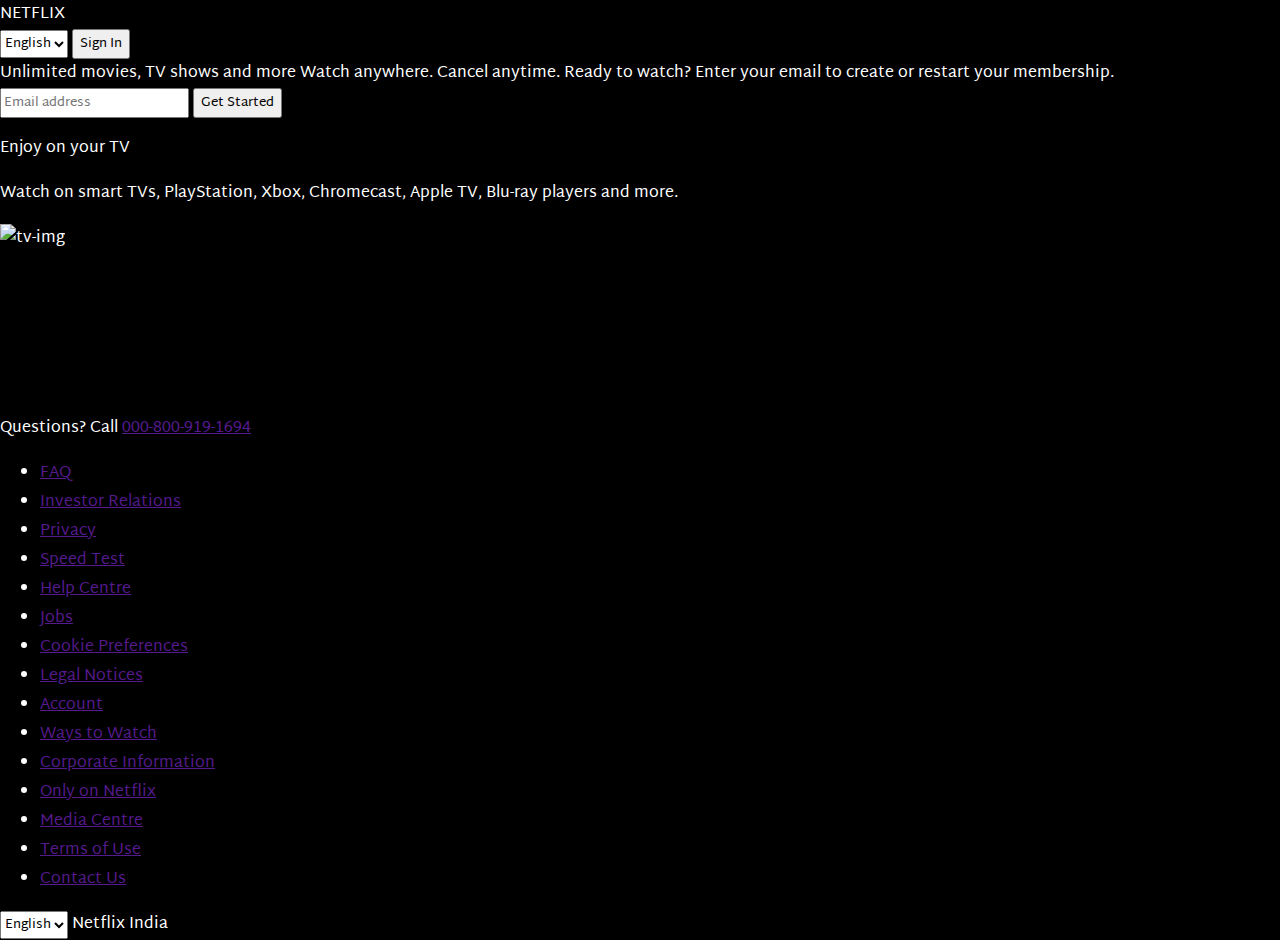
==== commit 18fe7ba8: "tablet view: (min-width: 957px) and (max-width: 1279px) - tv section completed" ====
--- a/Netflix/index.html
+++ b/Netflix/index.html
@@ -40,7 +40,7 @@
 
   <main>
 
-    <section id="tv-section">
+    <section id="tv-section" class="section-top">
       <div id="tv-section-content">
         <p id="tv-header">Enjoy on your TV</p>
         <p id="tv-content">Watch on smart TVs, PlayStation, Xbox, Chromecast, Apple TV, Blu-ray players and
@@ -49,18 +49,18 @@
       <div id="tv">
         <div id="tv-div">
           <img src="./assets/tv.png" alt="tv-img" id="tv-img">
-          <video id="tv-video" autoplay muted loop>
-            <source src="./assets/video-tv.m4v">
-          </video>
-          <!-- <div id="video-container">
-          </div> -->
+            <div id="video-container">
+            <video id="tv-video" autoplay muted loop>
+              <source src="./assets/video-tv.m4v">
+            </video>
+          </div>
         </div>
       </div>
     </section>
 
     <div class="border"></div>
 
-    <section id="mobile-section">
+    <!-- <section id="mobile-section">
       <div id="mobile">
         <img id="stranger-img" src="./assets/stranger-things.jpg" alt="stranger-things" />
         <div id="mobile-inner">
@@ -87,7 +87,7 @@
         <p id="monitor-watch-header">Watch everywhere</p>
         <p id="monitor-watch-content">Stream unlimited movies and TV shows on your phone, tablet, laptop, and TV.</p>
       </div>
-      <!-- <div id="monitor">
+      <div id="monitor">
         <div id="monitor-div">
           <img id="monitor-img" src="./assets/device-pile-in.png">
           <div id="monitor-container">
@@ -96,7 +96,7 @@
             </video>
           </div>
         </div>
-      </div> -->
+      </div>
     </section>
 
     <div class="border"></div>
@@ -153,7 +153,7 @@
       </div>
     </section>
 
-    <div class="border"></div>
+    <div class="border"></div> -->
 
   </main>
 
--- a/Netflix/style.css
+++ b/Netflix/style.css
@@ -17,11 +17,439 @@
   --borderColor: rgb(35, 35, 35)
 }
 
-
-
-
-
-@media screen and (min-width: 1040px) {
+/* For mobile and tablets */
+@media screen and (max-width: 956px) {
+  header {
+    background-image: url("./assets/movie-grid.jpg");
+    /* background-attachment: fixed; */
+    height: max-content;
+    display: flex;
+    flex-direction: column;
+    align-items: center;
+    color: black;
+    border-bottom: 8px solid var(--borderColor);
+    box-shadow: 0px 0px 400px 120px inset;
+    height: 600px;
+  }
+
+  #netflix {
+    display: inline;
+    color: var(--color);
+    font-weight: 300;
+    font-size: 25px;
+    font-stretch: semi-condensed;
+  }
+
+  nav {
+    display: flex;
+    justify-content: space-between;
+    align-items: center;
+    width: 98%;
+  }
+
+  #menu {
+    display: flex;
+    gap: 7px;
+  }
+
+  #signIn {
+    border-style: none;
+    background-color: var(--color);
+    color: white;
+    height: 32px;
+    width: 75px;
+    border-radius: 7px;
+    font-weight: 600;
+    font-size: 15px;
+  }
+
+  #signIn:hover {
+    cursor: pointer;
+  }
+
+  .langauge {
+    background-color: transparent;
+    color: white;
+    height: 32px;
+    width: fit-content;
+    font-weight: 500;
+    font-size: 15px;
+    border-radius: 7px;
+    padding: 3px 13px;
+    border: 1px solid lightslategray;
+  }
+
+  #info {
+    display: flex;
+    color: white;
+    flex-direction: column;
+    align-items: center;
+    text-align: center;
+    margin-top: 90px;
+    /* padding: 90px 0px; */
+  }
+
+  #heading-info {
+    display: flex;
+    font-weight: 900;
+    font-size: 30px;
+    width: 80%;
+    font-family: "Martel Sans";
+  }
+
+  #sub-info,
+  #email-info {
+    font-size: 17px;
+    font-family: "Martel Sans";
+    font-weight: 500;
+    color: white;
+    margin-bottom: 10px;
+    width: 85%;
+  }
+
+  #email-info {
+    margin-bottom: 15px;
+  }
+
+  .email {
+    width: 300px;
+    height: 45px;
+    background-color: rgba(8, 5, 5, 0.7);
+    border: 0.1px solid rgb(82, 83, 83);
+    border-radius: 5px;
+    box-sizing: border-box;
+    padding: 25px 20px;
+    font-size: 15px;
+    color: white;
+  }
+  
+  input::placeholder {
+    color: white;
+  }
+
+  #subscribe {
+    display: flex;
+    flex-direction: column;
+    align-items: center;
+    gap: 10px;
+  }
+
+  #get-started {
+    font-size: 18px;
+    width: 150px;
+    height: 45px;
+    border-style: none;
+    font-weight: 700;
+    box-sizing: border-box;
+    background-color: var(--color);
+    color: white;
+    border-radius: 5px;
+    font-stretch: expanded;
+  }
+
+  #get-started:hover {
+    cursor: pointer;
+  }
+
+  /* ==========================main================================= */
+  main {
+    display: flex;
+    flex-direction: column;
+    align-items: center;
+    justify-content: center;
+  }
+
+  .border {
+    width: 100%;
+    border-bottom: 8px solid var(--borderColor);
+  }
+
+  /* section {
+    height: 720px;
+  } */
+
+  /* =========tv-section============ */
+  #tv-section {
+    width: 100%;
+    height: 840px;
+    /* margin-bottom: 20px; */
+    display: inline-flex;
+    flex-direction: column;
+    align-items: center;
+    justify-content: center;
+    /* position: relative; */
+  }
+
+  #tv-section-content {
+    width: 75%;
+    height: 30%;
+    display: flex;
+    flex-direction: column;
+    align-items: center;
+    justify-content: center;
+    /* margin: 35px 0px; */
+    /* margin-bottom: 10%; */
+  }
+
+
+  #tv-header {
+    font-weight: 700;
+    font-size: 48px;
+    text-align: center;
+    margin: 0;
+    padding: 0;
+  }
+
+  #tv-content {
+    font-size: 20px;
+    align-content: center;
+    text-align: center;
+  }
+
+  #tv {
+    /* width: 100%; */
+    height: 40%;
+
+    display: flex;
+    /* flex-direction: column; */
+    /* align-items: center; */
+    justify-content: center;
+    /* margin-bottom: 20px; */
+  }
+
+  #tv-div {
+    position: relative;
+    display: inline-flex;
+    /* flex-direction: row; */
+    justify-content: center;
+  }
+
+  /* #tv-video {
+    
+  } */
+
+  #video-container {
+    /* width: 250px;
+    height: 180px; */
+    display: flex;
+    width: 50vw;
+    justify-content: center;
+    align-items: center;
+    /* width: 100%; */
+    /* height: 210px; */
+    /* overflow: hidden; */
+  }
+
+
+  #tv-img {
+    width: 70vw;
+    z-index: 99;
+    position: absolute;
+  }
+
+  /* =========mobile-section============ */
+
+  #mobile-section {
+    display: flex;
+    flex-direction: column-reverse;
+    align-items: center;
+    justify-content: center;
+    width: 100%;
+    height: 100%;
+    margin: 80px 0px;
+  }
+
+  #mobile-section-content {
+    width: 80%;
+    /* border: 1px solid #0071eb; */
+    display: flex;
+    flex-direction: column;
+    /* justify-content: center; */
+    text-align: center;
+    gap: 8px;
+  }
+
+  #stranger-title {
+    font-size: 15px;
+    font-weight: 700;
+    /* margin: -3px; */
+  }
+
+  #mobile {
+    display: flex;
+    flex-direction: column;
+    align-items: center;
+    width: 100%;
+  }
+
+  #stranger-img {
+    width: 90%;
+  }
+
+  #mobile-download-content {
+    font-weight: 800;
+    font-size: 30px;
+    line-height: 40px;
+    margin: 0;
+  }
+
+  #mobile-favourite-content {
+    font-weight: 600;
+    font-size: 15px;
+    line-height: 20px;
+    margin: 0;
+  }
+
+  #mobile-inner {
+    top: 75%;
+    display: flex;
+    justify-content: space-around;
+    box-shadow: 0px 8px 20px 1px black;
+  }
+
+  #stranger-book-img {
+    width: 30px;
+  }
+
+  #stranger-title {
+    font-size: 14px;
+  }
+
+  #stranger-download {
+    font-size: 12px;
+  }
+
+  /* =========monitor-section============ */
+
+  #monitor-section {
+    flex-direction: column;
+    align-items: center;
+    justify-content: center;
+    text-align: center;
+    width: 100%;
+    margin: 20px 0px;
+  }
+
+  #monitor-watch {
+    width: 90%;
+    align-items: center;
+    justify-content: center;
+    margin: 30px 0px;
+  }
+
+  #monitor-watch-header {
+    font-size: 35px;
+  }
+
+  #monitor-watch-content {
+    font-weight: 500;
+    font-size: 17px;
+    margin: 0px;
+    line-height: 25px;
+  }
+
+  #monitor {
+    /* width: 100%; */
+    align-items: center;
+    justify-content: initial;
+  }
+
+  #monitor-img {
+    width: 90%;
+  }
+
+  #monitor-container {
+    width: 55%;
+    height: 75%;
+    margin-top: 25px;
+    overflow: hidden;
+  }
+
+  /* #monitor-video {
+    width: 70%;
+  } */
+
+  /* ========= children section ========== */
+  #children-section {
+    width: 100%;
+    height: 480px;
+    flex-direction: column-reverse;
+    align-items: center;
+    justify-content: center;
+    margin: 80px 0px;
+  }
+
+  #children-section-content {
+    justify-content: initial;
+    align-items: center;
+    text-align: center;
+  }
+
+  #children-profile-content {
+    font-size: 30px;
+  }
+
+  #children-content {
+    width: 90%;
+    font-size: 17px;
+    line-height: 23px;
+  }
+
+  #children {
+    justify-content: center;
+    margin-top: 50px;
+  }
+
+  #children-img {
+    width: 90%;
+  }
+
+  /* ===========question section=========== */
+
+  #frequent-questions {
+    font-size: 29px;
+  }
+
+  .question-list {
+    width: 80%;
+    margin: 0px 0px;
+  }
+
+  #questions-tab {
+    display: flex;
+    flex-direction: column;
+    align-items: center;
+    gap: 10px;
+  }
+
+  #question-email {
+    width: 100%;
+    /* border: 1px solid red; */
+    text-align: center;
+    margin-top: 25px;
+  }
+
+  #email-para {
+    width: 80%;
+    font-size: 17px;
+  }
+
+  #email-section {
+    display: flex;
+    flex-direction: column;
+    align-items: center;
+    gap: 18px;
+  }
+
+  /* =============footer=============== */
+  #footer-ul {
+    grid-template-columns: 1fr 1fr;
+  }
+}
+
+
+/* For laptops and desktop */
+@media screen and (min-width: 957px) and (max-width: 1279px){
   header {
     background-image: url("./assets/movie-grid.jpg");
     /* background-attachment: fixed; */
@@ -159,23 +587,23 @@
     border-bottom: 8px solid var(--borderColor);
   }
 
+  .section-top {
+    min-height: 580px;
+    /* height: 720px; */
+  }
 
   /* =========section 1========== */
 
   #tv-section {
     display: flex;
-    height: 520px;
-    width: 1100px;
-    /* width: 75.5%; */
-  }
-
-  #tv-section-content {
+    width: 95%;
+  }
+
+  #tv-section-content, #tv {
     width: 50%;
     display: flex;
     flex-direction: column;
     justify-content: center;
-
-    /* width: 500px; */
   }
 
   #tv-header {
@@ -186,18 +614,9 @@
   }
 
   #tv-content {
-    font-weight: 600;
+    font-weight: 700;
     font-size: 21.5px;
-    /* text-align: center; */
-  }
-
-  #tv {
-    width: 50%;
-    /* width: 500px; */
-
-    display: flex;
-    flex-direction: column;
-    justify-content: center;
+    margin: 0;
   }
 
   #tv-div {
@@ -205,24 +624,25 @@
     display: flex;
     flex-direction: column;
     justify-content: center;
-  }
-
-  #video-container {
-    display: flex;
-    /* width: 370px;
-    height: 220px; */
-    justify-content: center;
-    width: 100%;
-    height: 80%;
-    overflow: hidden;
   }
 
   #tv-img {
     z-index: 99;
     position: absolute;
-    width: 650px;
-  }
-
+    width: 100%;
+  }
+
+  #video-container {
+    display: flex;
+    overflow: hidden;
+  }
+
+  #tv-video {
+    margin-left: 26px;
+    margin-top: 13px;
+    width: 98%;
+    height: 80%;
+  }
 
   /* ========= section 2 ========== */
 
@@ -499,483 +919,3 @@
 }
 
 
-/* Extra small devices (phones, 600px and down) */
-@media screen and (max-width: 820px) {
-  header {
-    background-image: url("./assets/movie-grid.jpg");
-    /* background-attachment: fixed; */
-    height: max-content;
-    display: flex;
-    flex-direction: column;
-    align-items: center;
-    color: black;
-    border-bottom: 8px solid var(--borderColor);
-    box-shadow: 0px 0px 400px 120px inset;
-    height: 600px;
-  }
-
-  #netflix {
-    display: inline;
-    color: var(--color);
-    font-weight: 300;
-    font-size: 25px;
-    font-stretch: semi-condensed;
-  }
-
-  nav {
-    display: flex;
-    justify-content: space-between;
-    align-items: center;
-    width: 98%;
-  }
-
-  #menu {
-    display: flex;
-    gap: 7px;
-  }
-
-  #signIn {
-    border-style: none;
-    background-color: var(--color);
-    color: white;
-    height: 32px;
-    width: 75px;
-    border-radius: 7px;
-    font-weight: 600;
-    font-size: 15px;
-  }
-
-  #signIn:hover {
-    cursor: pointer;
-  }
-
-  .langauge {
-    background-color: transparent;
-    color: white;
-    height: 32px;
-    width: fit-content;
-    font-weight: 500;
-    font-size: 15px;
-    border-radius: 7px;
-    padding: 3px 13px;
-    border: 1px solid lightslategray;
-  }
-
-  #info {
-    display: flex;
-    color: white;
-    flex-direction: column;
-    align-items: center;
-    text-align: center;
-    margin-top: 90px;
-    /* padding: 90px 0px; */
-  }
-
-  #heading-info {
-    display: flex;
-    font-weight: 900;
-    font-size: 30px;
-    width: 80%;
-    font-family: "Martel Sans";
-  }
-
-  #sub-info,
-  #email-info {
-    font-size: 17px;
-    font-family: "Martel Sans";
-    font-weight: 500;
-    color: white;
-    margin-bottom: 10px;
-    width: 85%;
-  }
-
-  #email-info {
-    margin-bottom: 15px;
-  }
-
-  .email {
-    width: 300px;
-    height: 45px;
-    background-color: rgba(8, 5, 5, 0.7);
-    border: 0.1px solid rgb(82, 83, 83);
-    border-radius: 5px;
-    box-sizing: border-box;
-    padding: 25px 20px;
-    font-size: 15px;
-    color: white;
-  }
-  
-  input::placeholder {
-    color: white;
-  }
-
-  #subscribe {
-    display: flex;
-    flex-direction: column;
-    align-items: center;
-    gap: 10px;
-  }
-
-  #get-started {
-    font-size: 18px;
-    width: 150px;
-    height: 45px;
-    border-style: none;
-    font-weight: 700;
-    box-sizing: border-box;
-    background-color: var(--color);
-    color: white;
-    border-radius: 5px;
-    font-stretch: expanded;
-  }
-
-  #get-started:hover {
-    cursor: pointer;
-  }
-
-  /* ==========================main================================= */
-  main {
-    display: flex;
-    flex-direction: column;
-    align-items: center;
-    justify-content: center;
-  }
-
-  .border {
-    width: 100%;
-    border-bottom: 8px solid var(--borderColor);
-  }
-
-  /* section {
-    height: 720px;
-  } */
-
-  /* =========tv-section============ */
-  #tv-section {
-    width: 100%;
-    height: 840px;
-    /* margin-bottom: 20px; */
-    display: inline-flex;
-    flex-direction: column;
-    align-items: center;
-    justify-content: center;
-    /* position: relative; */
-  }
-
-  #tv-section-content {
-    width: 75%;
-    height: 30%;
-    display: flex;
-    flex-direction: column;
-    align-items: center;
-    justify-content: center;
-    /* margin: 35px 0px; */
-    /* margin-bottom: 10%; */
-  }
-
-
-  #tv-header {
-    font-weight: 700;
-    font-size: 48px;
-    text-align: center;
-    margin: 0;
-    padding: 0;
-  }
-
-  #tv-content {
-    font-size: 20px;
-    align-content: center;
-    text-align: center;
-  }
-
-  #tv {
-    /* width: 100%; */
-    height: 40%;
-
-    display: flex;
-    /* flex-direction: column; */
-    /* align-items: center; */
-    justify-content: center;
-    /* margin-bottom: 20px; */
-  }
-
-  #tv-div {
-    position: relative;
-    display: inline-flex;
-    /* flex-direction: row; */
-    justify-content: center;
-  }
-
-  /* #tv-video {
-    
-  } */
-
-  #video-container {
-    /* width: 250px;
-    height: 180px; */
-    display: flex;
-    width: 50vw;
-    justify-content: center;
-    align-items: center;
-    /* width: 100%; */
-    /* height: 210px; */
-    /* overflow: hidden; */
-  }
-
-
-  #tv-img {
-    width: 70vw;
-    z-index: 99;
-    position: absolute;
-  }
-
-  /* =========mobile-section============ */
-
-  #mobile-section {
-    display: flex;
-    flex-direction: column-reverse;
-    align-items: center;
-    justify-content: center;
-    width: 100%;
-    height: 100%;
-    margin: 80px 0px;
-  }
-
-  #mobile-section-content {
-    width: 80%;
-    /* border: 1px solid #0071eb; */
-    display: flex;
-    flex-direction: column;
-    /* justify-content: center; */
-    text-align: center;
-    gap: 8px;
-  }
-
-  #stranger-title {
-    font-size: 15px;
-    font-weight: 700;
-    /* margin: -3px; */
-  }
-
-  #mobile {
-    display: flex;
-    flex-direction: column;
-    align-items: center;
-    width: 100%;
-  }
-
-  #stranger-img {
-    width: 90%;
-  }
-
-  #mobile-download-content {
-    font-weight: 800;
-    font-size: 30px;
-    line-height: 40px;
-    margin: 0;
-  }
-
-  #mobile-favourite-content {
-    font-weight: 600;
-    font-size: 15px;
-    line-height: 20px;
-    margin: 0;
-  }
-
-  #mobile-inner {
-    top: 75%;
-    display: flex;
-    justify-content: space-around;
-    box-shadow: 0px 8px 20px 1px black;
-  }
-
-  #stranger-book-img {
-    width: 30px;
-  }
-
-  #stranger-title {
-    font-size: 14px;
-  }
-
-  #stranger-download {
-    font-size: 12px;
-  }
-
-  /* =========monitor-section============ */
-
-  #monitor-section {
-    flex-direction: column;
-    align-items: center;
-    justify-content: center;
-    text-align: center;
-    width: 100%;
-    margin: 20px 0px;
-  }
-
-  #monitor-watch {
-    width: 90%;
-    align-items: center;
-    justify-content: center;
-    margin: 30px 0px;
-  }
-
-  #monitor-watch-header {
-    font-size: 35px;
-  }
-
-  #monitor-watch-content {
-    font-weight: 500;
-    font-size: 17px;
-    margin: 0px;
-    line-height: 25px;
-  }
-
-  #monitor {
-    /* width: 100%; */
-    align-items: center;
-    justify-content: initial;
-  }
-
-  #monitor-img {
-    width: 90%;
-  }
-
-  #monitor-container {
-    width: 55%;
-    height: 75%;
-    margin-top: 25px;
-    overflow: hidden;
-  }
-
-  /* #monitor-video {
-    width: 70%;
-  } */
-
-  /* ========= children section ========== */
-  #children-section {
-    width: 100%;
-    height: 480px;
-    flex-direction: column-reverse;
-    align-items: center;
-    justify-content: center;
-    margin: 80px 0px;
-  }
-
-  #children-section-content {
-    justify-content: initial;
-    align-items: center;
-    text-align: center;
-  }
-
-  #children-profile-content {
-    font-size: 30px;
-  }
-
-  #children-content {
-    width: 90%;
-    font-size: 17px;
-    line-height: 23px;
-  }
-
-  #children {
-    justify-content: center;
-    margin-top: 50px;
-  }
-
-  #children-img {
-    width: 90%;
-  }
-
-  /* ===========question section=========== */
-
-  #frequent-questions {
-    font-size: 29px;
-  }
-
-  .question-list {
-    width: 80%;
-    margin: 0px 0px;
-  }
-
-  #questions-tab {
-    display: flex;
-    flex-direction: column;
-    align-items: center;
-    gap: 10px;
-  }
-
-  #question-email {
-    width: 100%;
-    /* border: 1px solid red; */
-    text-align: center;
-    margin-top: 25px;
-  }
-
-  #email-para {
-    width: 80%;
-    font-size: 17px;
-  }
-
-  #email-section {
-    display: flex;
-    flex-direction: column;
-    align-items: center;
-    gap: 18px;
-  }
-
-  /* =============footer=============== */
-  #footer-ul {
-    grid-template-columns: 1fr 1fr;
-  }
-}
-
-/* @media screen and (min-width: 320px) and (max-width: 400px) {
-  #monitor-container {
-    width: 55%;
-    height: 40%;
-    margin-top: 20px;
-    overflow: hidden;
-  }
-}
-
-@media screen and (min-width: 401px) and (max-width: 540px) {
-  #monitor-container {
-    width: 55%;
-    height: 55%;
-    margin-top: 20px;
-    overflow: hidden;
-  }
-
-  #monitor-section {
-    height: 720px;
-    margin-top: 0rem;
-  }
-}
-
-@media screen and (min-width: 541px) and (max-width: 629px) {
-  #monitor-section {
-    height: 720px;
-    margin-top: 0rem;
-  }
-}
-
-
-@media screen and (min-width: 630px) and (max-width: 820px) {
-  #video-container {
-    width: 95%;
-    height: 95%;
-  }
-
-  #tv-section {
-    height: 720px;
-  }
-
-  #monitor-section {
-    height: 720px;
-    margin-top: 0rem;
-  }
-
-  #monitor {
-    height: 55%;
-  }
-} */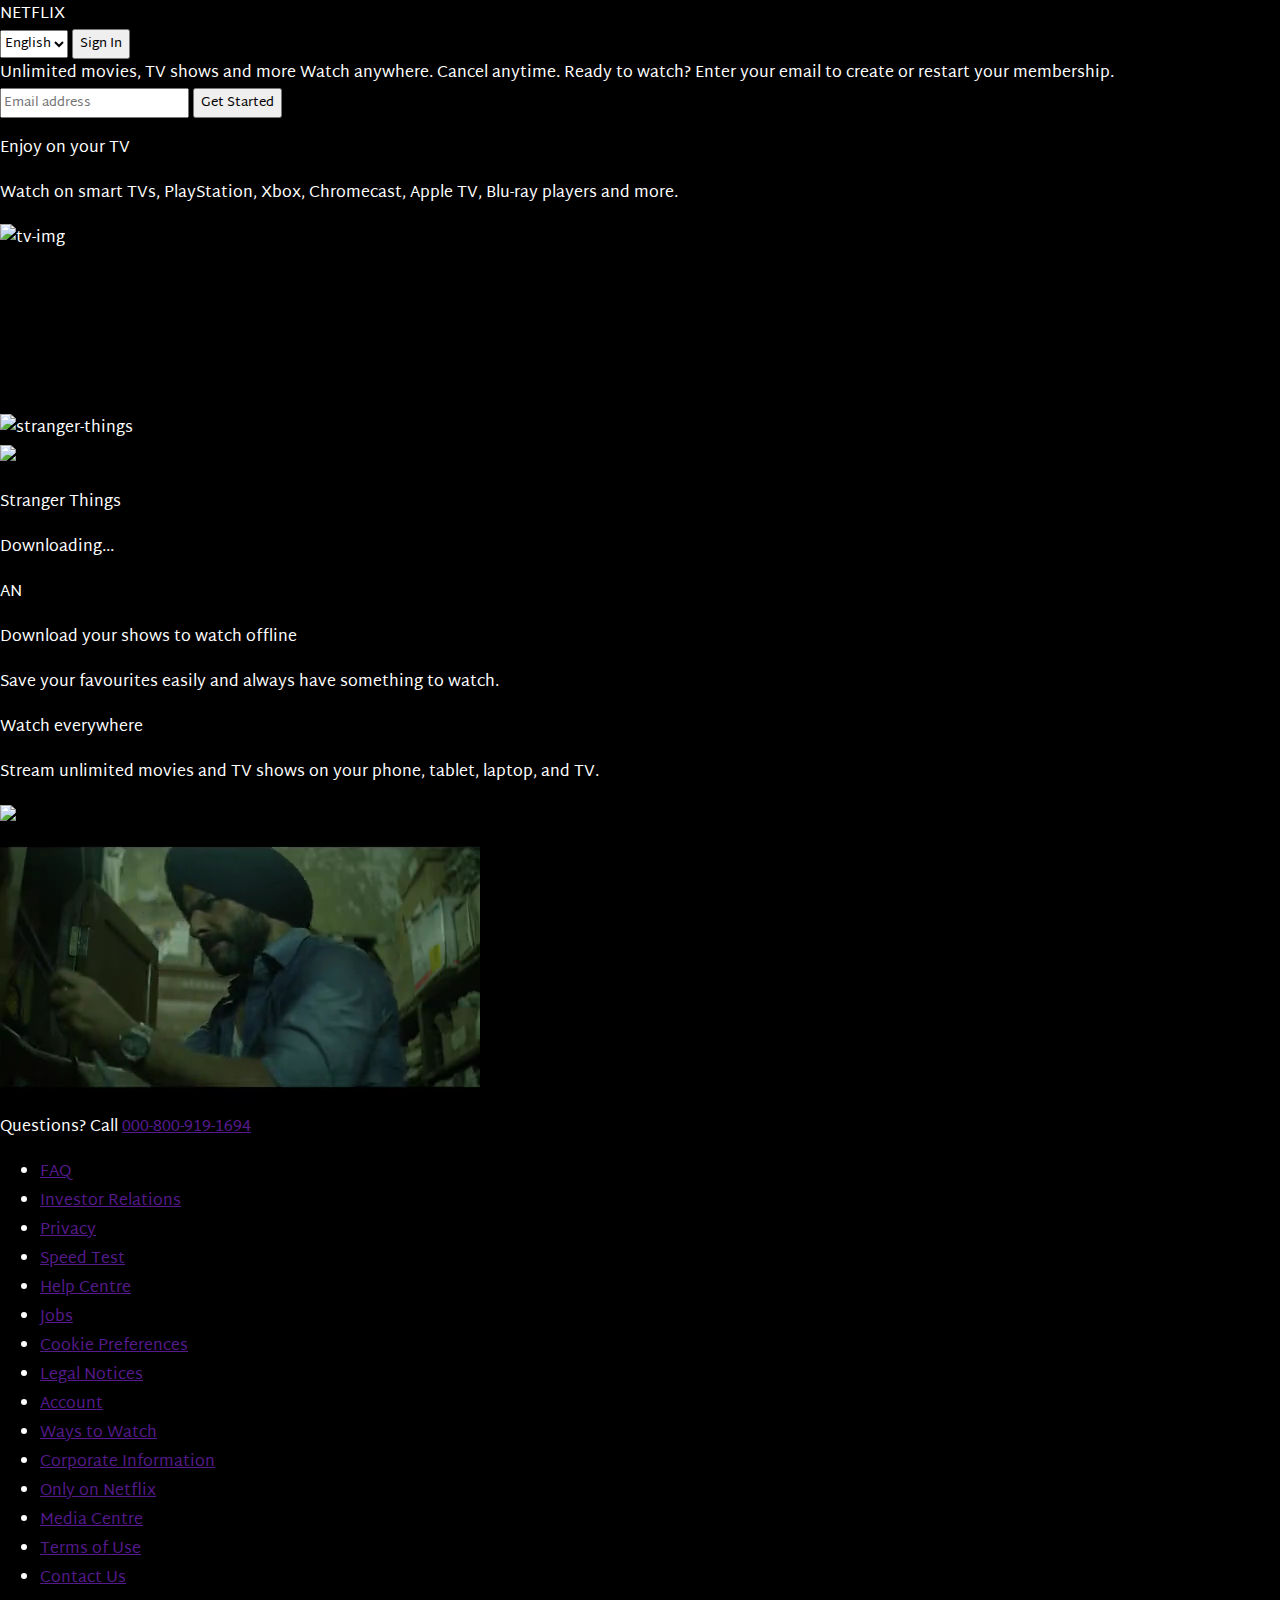
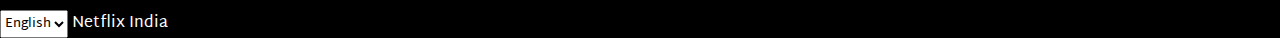
==== commit f1102df8: "tablet view: (min-width: 957px) and (max-width: 1279px) - monitor section completed" ====
--- a/Netflix/index.html
+++ b/Netflix/index.html
@@ -60,16 +60,16 @@
 
     <div class="border"></div>
 
-    <!-- <section id="mobile-section">
+    <section id="mobile-section" class="section-top">
       <div id="mobile">
         <img id="stranger-img" src="./assets/stranger-things.jpg" alt="stranger-things" />
         <div id="mobile-inner">
           <img id="stranger-book-img" src="./assets/boxshot.png" />
-          <div id="mobile-inner-content">
-            <p id="stranger-title">Stranger Things</p>
-            <p id="stranger-download">Downloading...</p>
-          </div>
-          <div id="mobile-loading">AN</div>
+            <div id="mobile-inner-content">
+              <p id="stranger-title">Stranger Things</p>
+              <p id="stranger-download">Downloading...</p>
+            </div>
+            <div id="mobile-loading">AN</div>
         </div>
       </div>
 
@@ -82,7 +82,7 @@
     <div class="border"></div>
 
 
-    <section id="monitor-section">
+    <section id="monitor-section" class="section-top">
       <div id="monitor-watch">
         <p id="monitor-watch-header">Watch everywhere</p>
         <p id="monitor-watch-content">Stream unlimited movies and TV shows on your phone, tablet, laptop, and TV.</p>
@@ -101,7 +101,7 @@
 
     <div class="border"></div>
 
-
+<!-- 
     <section id="children-section">
       <div id="children">
         <img id="children-img" src="./assets/children.png" alt="children" />
--- a/Netflix/style.css
+++ b/Netflix/style.css
@@ -588,7 +588,8 @@
   }
 
   .section-top {
-    min-height: 580px;
+    height: 66vh;
+    width: 95%;
     /* height: 720px; */
   }
 
@@ -596,7 +597,6 @@
 
   #tv-section {
     display: flex;
-    width: 95%;
   }
 
   #tv-section-content, #tv {
@@ -648,9 +648,6 @@
 
   #mobile-section {
     display: flex;
-    height: 520px;
-    width: 1000px;
-    /* width: 80%; */
   }
 
   #mobile {
@@ -658,18 +655,16 @@
     flex-direction: column;
     align-items: center;
     justify-content: center;
-    width: 50%;
+    width: 45%;
     position: relative;
-    /* border: 1px solid red; */
   }
 
   #stranger-img {
-    width: 500px;
+    width: 100%;
   }
 
   #mobile-inner {
     display: flex;
-    flex-direction: row;
     align-items: center;
     border: 2px solid rgb(65, 67, 68);
     border-radius: 10px;
@@ -677,7 +672,8 @@
     padding: 10px 12px;
     position: absolute;
     background-color: black;
-    top: 320px;
+    bottom: 18%;
+    width: 50%;
   }
 
   #mobile-inner-content {
@@ -687,19 +683,19 @@
   }
 
   #stranger-book-img {
-    width: 55px;
+    width: 14%;
   }
 
   #stranger-title {
-    font-size: 15px;
+    font-size: 1.2vw;
     font-weight: 700;
-    margin: -3px;
+    margin: -3px 0px;
   }
 
   #stranger-download {
     color: #0071eb;
-    font-size: 14px;
-    margin: -3px;
+    font-size: 1vw;
+    margin: -3px 0px;
   }
 
   #mobile-section-content {
@@ -731,8 +727,8 @@
 
   #monitor-section {
     display: flex;
-    height: 520px;
-    width: 1000px;
+    /* height: 520px;
+    width: 1000px; */
     /* width: 75.5%; */
     /* border: 1px solid red; */
   }
@@ -746,13 +742,13 @@
 
   #monitor-watch-header {
     font-weight: 1000;
-    font-size: 45px;
+    font-size: 4.5vw;
     margin: 0px;
   }
 
   #monitor-watch-content {
-    font-weight: 500;
-    font-size: 22px;
+    font-weight: 600;
+    font-size: 1.8vw;
     margin: 0px;
     line-height: 30px;
   }
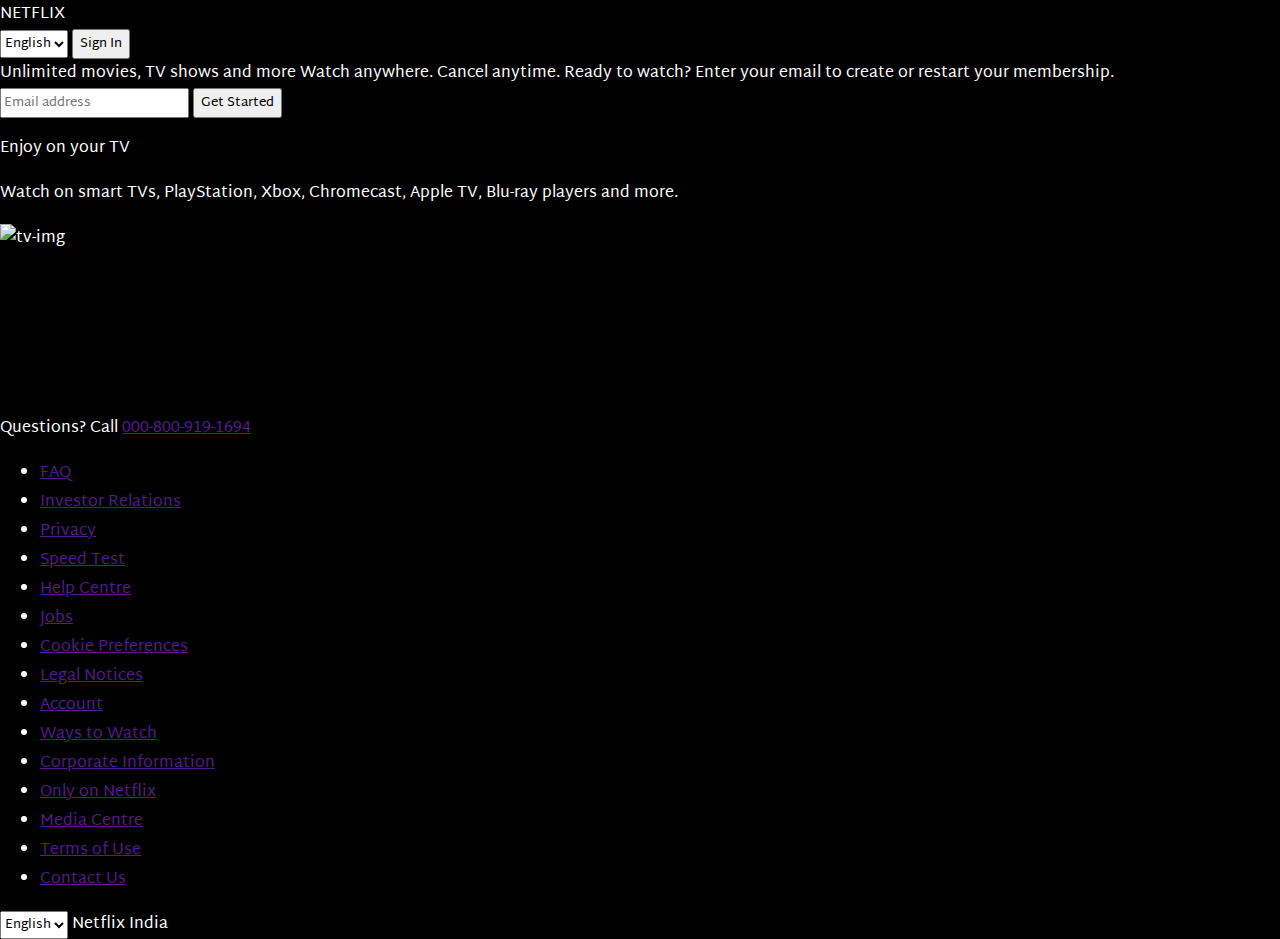
==== commit 86665860: "phone view:  (max-width: 956px) - tv section completed" ====
--- a/Netflix/index.html
+++ b/Netflix/index.html
@@ -49,7 +49,7 @@
       <div id="tv">
         <div id="tv-div">
           <img src="./assets/tv.png" alt="tv-img" id="tv-img">
-            <div id="video-container">
+          <div id="video-container">
             <video id="tv-video" autoplay muted loop>
               <source src="./assets/video-tv.m4v">
             </video>
@@ -60,16 +60,16 @@
 
     <div class="border"></div>
 
-    <section id="mobile-section" class="section-top">
+    <!-- <section id="mobile-section" class="section-top">
       <div id="mobile">
         <img id="stranger-img" src="./assets/stranger-things.jpg" alt="stranger-things" />
         <div id="mobile-inner">
           <img id="stranger-book-img" src="./assets/boxshot.png" />
-            <div id="mobile-inner-content">
-              <p id="stranger-title">Stranger Things</p>
-              <p id="stranger-download">Downloading...</p>
-            </div>
-            <div id="mobile-loading">AN</div>
+          <div id="mobile-inner-content">
+            <p id="stranger-title">Stranger Things</p>
+            <p id="stranger-download">Downloading...</p>
+          </div>
+          <div id="mobile-loading">AN</div>
         </div>
       </div>
 
@@ -101,8 +101,8 @@
 
     <div class="border"></div>
 
-<!-- 
-    <section id="children-section">
+
+    <section id="children-section" class="section-top">
       <div id="children">
         <img id="children-img" src="./assets/children.png" alt="children" />
       </div>
@@ -119,31 +119,69 @@
     <section id="questions-section">
       <p id="frequent-questions">Frequently Asked Questions</p>
       <div id="questions-tab">
-        <div id="q1" class="question-list">
-          <p>What is Netflix?</p>
-          <span class="plus">+</span>
-        </div>
-        <div id="q2" class="question-list">
-          <p>How much does Netflix cost?</p>
-          <span class="plus">+</span>
-        </div>
-        <div id="q3" class="question-list">
-          <p>Where can I watch?</p>
-          <span class="plus">+</span>
-        </div>
-        <div id="q4" class="question-list">
-          <p>How do I cancel?</p>
-          <span class="plus">+</span>
-        </div>
-        <div id="q5" class="question-list">
-          <p>What can I watch on Netflix?</p>
-          <span class="plus">+</span>
-        </div>
-        <div id="q6" class="question-list">
-          <p>Is Netflix good for kids?</p>
-          <span class="plus">+</span>
-        </div>
-      </div>
+
+        <div class="question-div">
+          <button class="question-button">
+            <p>What is Netflix?</p>
+            <span class="plus">+</span>
+          </button>
+          <div class="answer-tab">
+            <p class="answer">Lorem ipsum dolor sit, amet consectetur adipisicing elit. Illo, tenetur sed distinctio, impedit rerum veritatis reprehenderit cum est sapiente accusamus quas recusandae animi. Vitae esse placeat dicta sapiente? Dolorum, nam.</p>
+          </div>
+        </div>
+
+        <div class="question-div">
+          <button class="question-button">
+            <p>How much does Netflix cost?</p>
+            <span class="plus">+</span>
+          </button>
+          <div class="answer-tab">
+            <p class="answer">Lorem ipsum dolor sit, amet consectetur adipisicing elit. Illo, tenetur sed distinctio, impedit rerum veritatis reprehenderit cum est sapiente accusamus quas recusandae animi. Vitae esse placeat dicta sapiente? Dolorum, nam.</p>
+          </div>
+        </div>
+
+        <div class="question-div">
+          <button class="question-button">
+            <p>Where can I watch?</p>
+            <span class="plus">+</span>
+          </button>
+          <div class="answer-tab">
+            <p class="answer">Lorem ipsum dolor sit, amet consectetur adipisicing elit. Illo, tenetur sed distinctio, impedit rerum veritatis reprehenderit cum est sapiente accusamus quas recusandae animi. Vitae esse placeat dicta sapiente? Dolorum, nam.</p>
+          </div>
+        </div>
+
+        <div class="question-div">
+          <button class="question-button">
+            <p>How do I cancel?</p>
+            <span class="plus">+</span>
+          </button>
+          <div class="answer-tab">
+            <p class="answer">Lorem ipsum dolor sit, amet consectetur adipisicing elit. Illo, tenetur sed distinctio, impedit rerum veritatis reprehenderit cum est sapiente accusamus quas recusandae animi. Vitae esse placeat dicta sapiente? Dolorum, nam.</p>
+          </div>
+        </div>
+
+        <div class="question-div">
+          <button class="question-button">
+            <p>What can I watch on Netflix?</p>
+            <span class="plus">+</span>
+          </button>
+          <div class="answer-tab">
+            <p class="answer">Lorem ipsum dolor sit, amet consectetur adipisicing elit. Illo, tenetur sed distinctio, impedit rerum veritatis reprehenderit cum est sapiente accusamus quas recusandae animi. Vitae esse placeat dicta sapiente? Dolorum, nam.</p>
+          </div>
+        </div>
+
+        <div class="question-div">
+          <button class="question-button">
+            <p>Is Netflix good for kids?</p>
+            <span class="plus">+</span>
+          </button>
+          <div class="answer-tab">
+            <p class="answer">Lorem ipsum dolor sit, amet consectetur adipisicing elit. Illo, tenetur sed distinctio, impedit rerum veritatis reprehenderit cum est sapiente accusamus quas recusandae animi. Vitae esse placeat dicta sapiente? Dolorum, nam.</p>
+          </div>
+        </div>
+
+      </div>
+      
       <div id="question-email">
         <p id="email-para">Ready to watch? Enter your email to create or restart your membership.</p>
         <div id="email-section">
--- a/Netflix/style.css
+++ b/Netflix/style.css
@@ -17,7 +17,7 @@
   --borderColor: rgb(35, 35, 35)
 }
 
-/* For mobile and tablets */
+/* For mobile */
 @media screen and (max-width: 956px) {
   header {
     background-image: url("./assets/movie-grid.jpg");
@@ -156,7 +156,6 @@
     display: flex;
     flex-direction: column;
     align-items: center;
-    justify-content: center;
   }
 
   .border {
@@ -164,88 +163,78 @@
     border-bottom: 8px solid var(--borderColor);
   }
 
-  /* section {
-    height: 720px;
-  } */
+  /* need to check height */
+  .section-top { 
+    /* height: 100vw; */
+    /* max-height: 80vh; */
+    width: 100%;
+  }
+
 
   /* =========tv-section============ */
   #tv-section {
-    width: 100%;
-    height: 840px;
-    /* margin-bottom: 20px; */
-    display: inline-flex;
-    flex-direction: column;
-    align-items: center;
-    justify-content: center;
-    /* position: relative; */
+    display: flex;
+    flex-direction: column;
+    align-items: center;
   }
 
   #tv-section-content {
-    width: 75%;
-    height: 30%;
-    display: flex;
-    flex-direction: column;
-    align-items: center;
-    justify-content: center;
-    /* margin: 35px 0px; */
-    /* margin-bottom: 10%; */
+    width: 95%;
+    display: flex;
+    flex-direction: column;
+    align-items: center;
+    margin-top: 55px;
   }
 
 
   #tv-header {
-    font-weight: 700;
-    font-size: 48px;
+    font-weight: 900;
+    font-size: 33px;
+    margin: 0;
+    padding: 0;
+  }
+
+  #tv-content {
+    font-size: 18px;
+    align-content: center;
     text-align: center;
     margin: 0;
-    padding: 0;
-  }
-
-  #tv-content {
-    font-size: 20px;
-    align-content: center;
-    text-align: center;
+    line-height: 30px;
   }
 
   #tv {
-    /* width: 100%; */
-    height: 40%;
-
-    display: flex;
-    /* flex-direction: column; */
-    /* align-items: center; */
-    justify-content: center;
-    /* margin-bottom: 20px; */
+    display: flex;
+    flex-direction: column;
+    justify-content: center;
   }
 
   #tv-div {
     position: relative;
     display: inline-flex;
-    /* flex-direction: row; */
-    justify-content: center;
-  }
-
-  /* #tv-video {
-    
-  } */
-
-  #video-container {
-    /* width: 250px;
-    height: 180px; */
-    display: flex;
-    width: 50vw;
-    justify-content: center;
-    align-items: center;
-    /* width: 100%; */
-    /* height: 210px; */
-    /* overflow: hidden; */
-  }
-
+    justify-content: center;
+    margin-bottom: 28vw;
+  }
 
   #tv-img {
-    width: 70vw;
+    max-width: 88vw;
     z-index: 99;
     position: absolute;
   }
+
+  #video-container {
+    display: flex;
+    justify-content: center;
+    overflow: hidden;
+  }
+
+  #tv-video {
+    margin-top: 11vh;
+    max-width: 65vw;
+    max-height: 38vh;
+  }
+
+
+  
 
   /* =========mobile-section============ */
 
@@ -447,8 +436,14 @@
   }
 }
 
-
-/* For laptops and desktop */
+@media screen and (max-width: 680px) {
+  #tv-video {
+    margin-top: 11vw;
+  }
+}
+
+
+/* For tablets and small laptops */
 @media screen and (min-width: 957px) and (max-width: 1279px){
   header {
     background-image: url("./assets/movie-grid.jpg");
@@ -789,8 +784,6 @@
 
   #children-section {
     display: flex;
-    height: 520px;
-    width: 1000px;
   }
 
   #children {
@@ -800,26 +793,25 @@
 
   #children-img {
     width: 520px;
-    height: min-content;
   }
 
   #children-section-content {
     display: flex;
     flex-direction: column;
     justify-content: center;
-    text-align: center;
+    gap: 13px;
   }
 
   #children-profile-content {
     font-weight: 1000;
-    font-size: 45px;
+    font-size: 3.5vw;
     margin: 0px;
     line-height: 60px;
   }
 
   #children-content {
-    font-weight: 600;
-    font-size: 23px;
+    font-weight: 500;
+    font-size: 1.9vw;
     margin: 0px;
     line-height: 30px;
   }
@@ -827,7 +819,11 @@
   /* ========= section 5 ========== */
 
   #questions-section {
+    display: flex;
+    flex-direction: column;
+    align-items: center;
     margin: 80px 0px;
+    width: 100%;
   }
 
   #frequent-questions {
@@ -837,19 +833,65 @@
     text-align: center;
   }
 
-  .question-list {
-    display: flex;
-    flex-direction: row;
-    align-items: center;
-    width: 950px;
-    /* border: 1px solid red; */
+  #questions-tab {
+    display: flex;
+    flex-direction: column;
+    align-items: center;
+    width: 100%;
+  }
+
+  .question-div {
+    width: 100%;
+    display: flex;
+    flex-direction: column;
+    justify-content: center;
+    align-items: center;
+  }
+
+  .question-button {
+    width: 90%;
+    display: flex;
+    align-items: center;
     justify-content: space-between;
     padding: 0px 20px;
     margin: 10px 0px;
+    
     font-size: 20px;
-    font-weight: 700;
-    background-color: rgb(63, 61, 61);
-  }
+    font-weight: 600;
+    color: white;
+    font-family: "Martel Sans";
+    background-color: rgb(56, 56, 56);
+    border: none;
+    cursor: pointer;
+  }
+
+  .answer-tab {
+    width: 90%;
+    display: flex;
+    align-items: center;
+    font-size: 20px;
+    font-weight: 600;
+    color: white;
+    font-family: "Martel Sans";
+    background-color: rgb(56, 56, 56);
+    display: none;
+    /* visibility: hidden;
+    opacity: 0;
+    transition: visibility 0s, opacity 1s linear; */
+  }
+
+  .answer {
+    padding: 0px 20px;
+  }
+
+  .question-button:active {
+    background-color: rgb(75, 75, 75);
+  }
+
+  /* .question-button:focus + .answer-tab {
+    visibility: visible;
+  opacity: 1;
+  } */
 
   .question-list:hover {
     cursor: pointer;
@@ -864,6 +906,11 @@
     display: flex;
     flex-direction: column;
     align-items: center;
+  }
+  #email-section {
+    display: flex;
+    align-items: center;
+    gap: 10px;
   }
 
   #email-para {
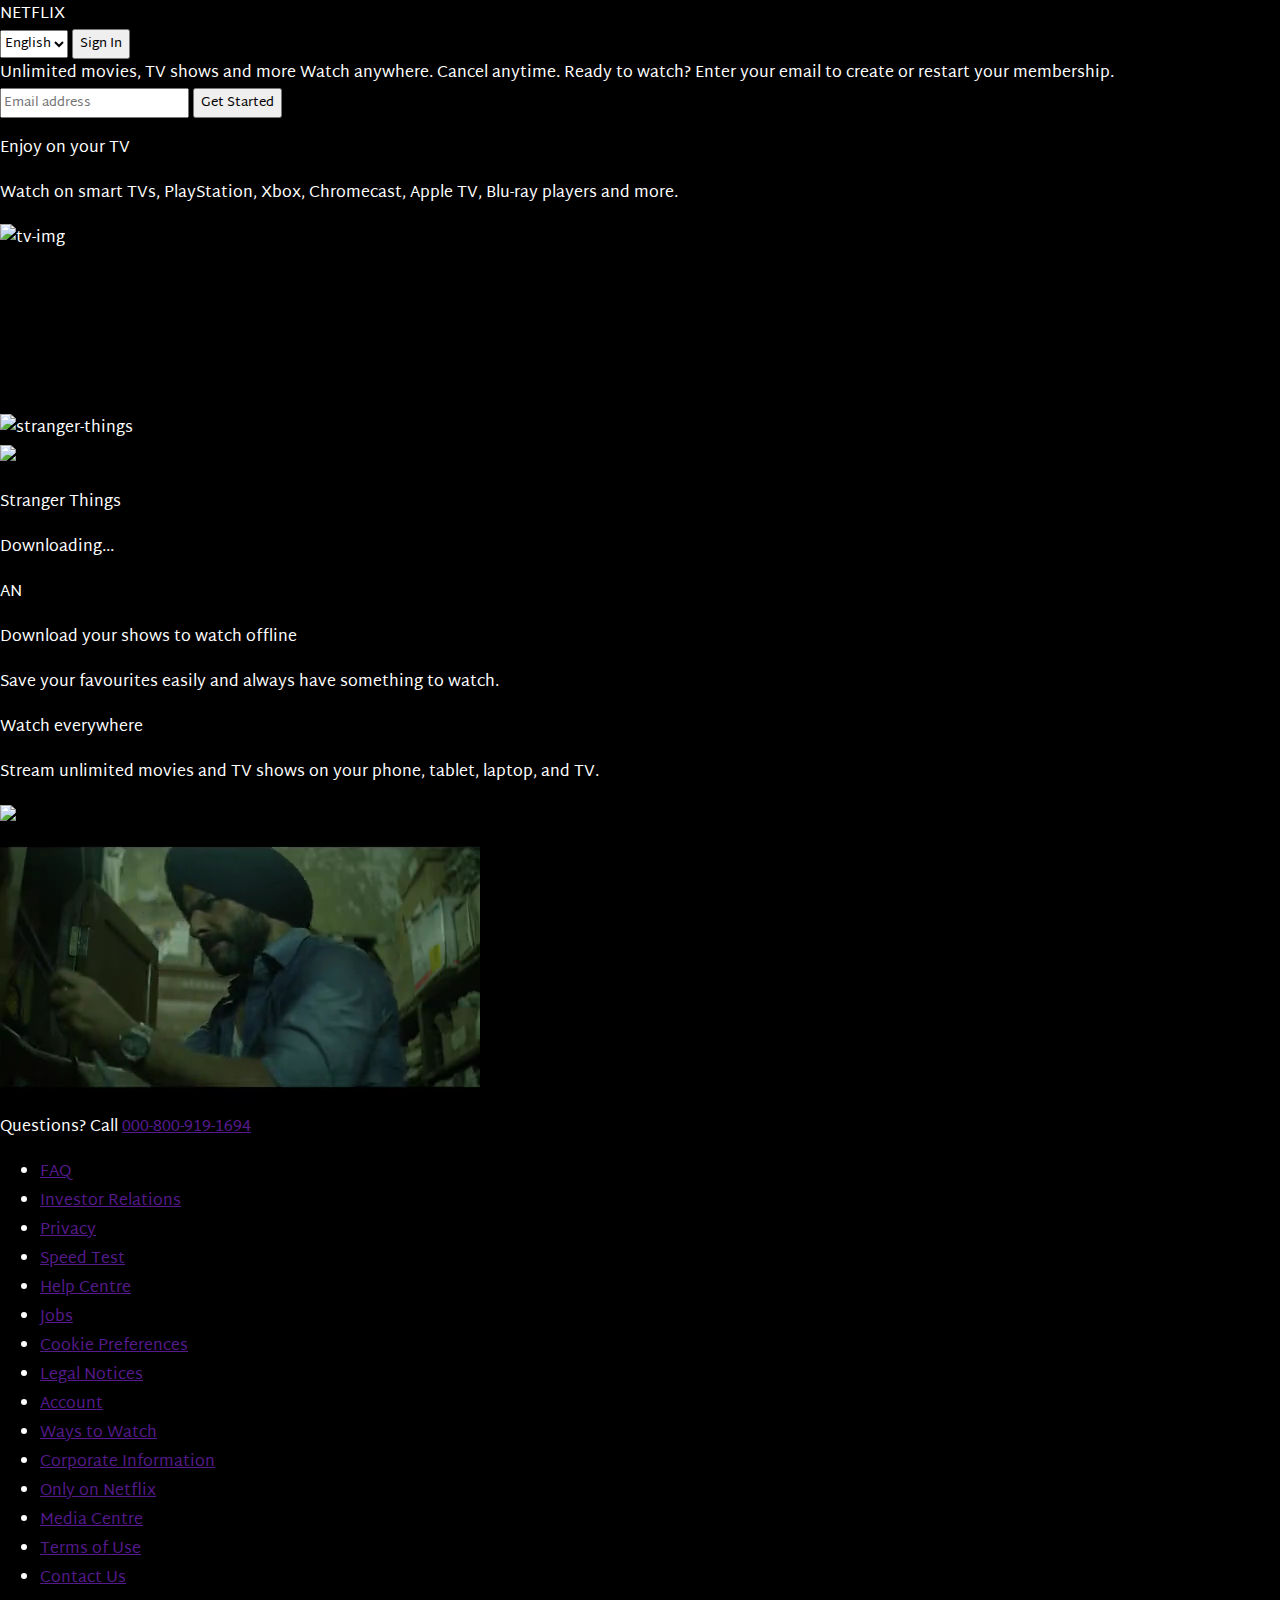
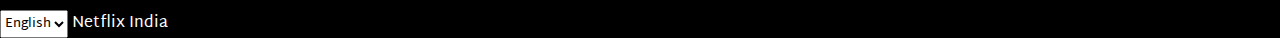
==== commit ef95ae44: "phone view:  (max-width: 956px) - mobile section completed" ====
--- a/Netflix/index.html
+++ b/Netflix/index.html
@@ -60,7 +60,7 @@
 
     <div class="border"></div>
 
-    <!-- <section id="mobile-section" class="section-top">
+    <section id="mobile-section" class="section-top">
       <div id="mobile">
         <img id="stranger-img" src="./assets/stranger-things.jpg" alt="stranger-things" />
         <div id="mobile-inner">
@@ -101,7 +101,7 @@
 
     <div class="border"></div>
 
-
+<!-- 
     <section id="children-section" class="section-top">
       <div id="children">
         <img id="children-img" src="./assets/children.png" alt="children" />
--- a/Netflix/style.css
+++ b/Netflix/style.css
@@ -246,14 +246,13 @@
     width: 100%;
     height: 100%;
     margin: 80px 0px;
+    position: relative;
   }
 
   #mobile-section-content {
     width: 80%;
-    /* border: 1px solid #0071eb; */
-    display: flex;
-    flex-direction: column;
-    /* justify-content: center; */
+    display: flex;
+    flex-direction: column;
     text-align: center;
     gap: 8px;
   }
@@ -261,7 +260,6 @@
   #stranger-title {
     font-size: 15px;
     font-weight: 700;
-    /* margin: -3px; */
   }
 
   #mobile {
@@ -272,55 +270,73 @@
   }
 
   #stranger-img {
-    width: 90%;
+    max-width: 90%;
   }
 
   #mobile-download-content {
     font-weight: 800;
-    font-size: 30px;
+    font-size: 33px;
     line-height: 40px;
     margin: 0;
   }
 
   #mobile-favourite-content {
     font-weight: 600;
-    font-size: 15px;
+    font-size: 18px;
     line-height: 20px;
     margin: 0;
   }
 
   #mobile-inner {
-    top: 75%;
-    display: flex;
-    justify-content: space-around;
+    display: flex;
+    align-items: center;
+    justify-content: space-between;
+    border: 2px solid rgb(65, 67, 68);
+    border-radius: 10px;
+    padding: 0.8vw 1.5vw;
+    position: absolute;
+    background-color: black;
+    width: 40vw;
+    top: 50vh;
     box-shadow: 0px 8px 20px 1px black;
+    /* margin */
   }
 
   #stranger-book-img {
-    width: 30px;
+    width: 6vw;
+    height: 100%;
   }
 
   #stranger-title {
     font-size: 14px;
+    margin: 0;
+    padding: 0;
   }
 
   #stranger-download {
+    color: #0071eb;
     font-size: 12px;
+    margin: 0;
+    padding: 0;
   }
 
   /* =========monitor-section============ */
 
   #monitor-section {
+    display: flex;
     flex-direction: column;
     align-items: center;
     justify-content: center;
     text-align: center;
     width: 100%;
+    height: 100%;
     margin: 20px 0px;
   }
 
   #monitor-watch {
     width: 90%;
+    display: flex;
+    flex-direction: column;
     align-items: center;
     justify-content: center;
     margin: 30px 0px;
@@ -328,6 +344,8 @@
 
   #monitor-watch-header {
     font-size: 35px;
+    font-weight: 1000;
+    margin: 0px;
   }
 
   #monitor-watch-content {
@@ -339,24 +357,32 @@
 
   #monitor {
     /* width: 100%; */
-    align-items: center;
-    justify-content: initial;
+    display: flex;
+    flex-direction: column;
+    align-items: center;
+    justify-content: center;
+  }
+
+  #monitor-div {
+    position: relative;
+    display: flex;
+    flex-direction: column;
+    align-items: center;
+    justify-content: center;
   }
 
   #monitor-img {
     width: 90%;
+    z-index: 99;
+    position: absolute;
   }
 
   #monitor-container {
     width: 55%;
     height: 75%;
-    margin-top: 25px;
+    /* margin-top: 25px; */
     overflow: hidden;
   }
-
-  /* #monitor-video {
-    width: 70%;
-  } */
 
   /* ========= children section ========== */
   #children-section {
@@ -439,6 +465,17 @@
 @media screen and (max-width: 680px) {
   #tv-video {
     margin-top: 11vw;
+  }
+}
+
+@media screen and (min-width:700px) and (max-width: 956px){
+  #mobile-inner {
+    width: 320px;
+    top: 480px;
+  }
+
+  #stranger-book-img {
+    width: 45px;
   }
 }
 
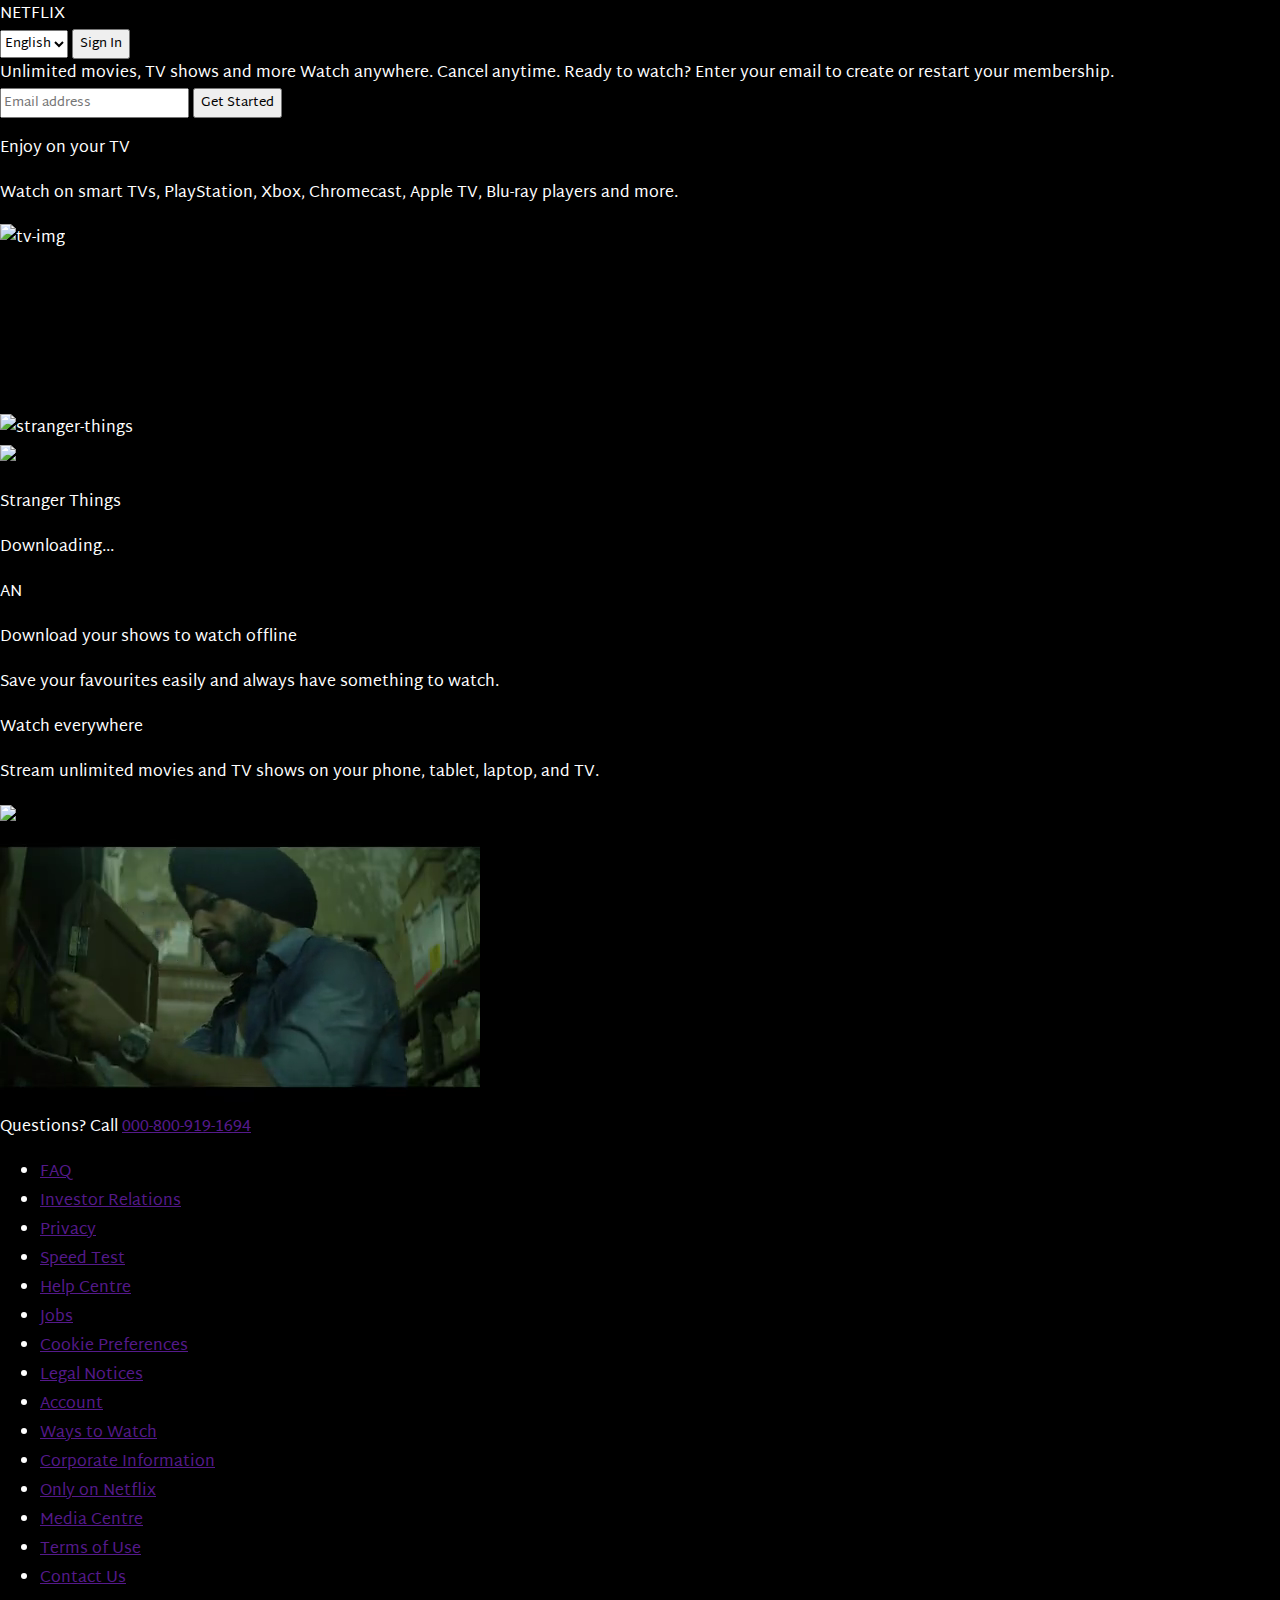
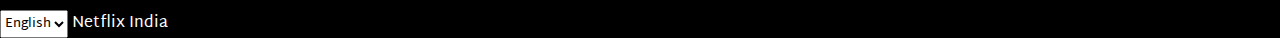
==== commit 14bb6fd5: "phone view:  (max-width: 956px) - monitor section completed" ====
--- a/Netflix/index.html
+++ b/Netflix/index.html
@@ -91,7 +91,7 @@
         <div id="monitor-div">
           <img id="monitor-img" src="./assets/device-pile-in.png">
           <div id="monitor-container">
-            <video id="monitor-video" autoplay muted loop>
+            <video autoplay muted loop>
               <source src="./assets/video-devices.m4v">
             </video>
           </div>
--- a/Netflix/style.css
+++ b/Netflix/style.css
@@ -343,16 +343,16 @@
   }
 
   #monitor-watch-header {
-    font-size: 35px;
+    font-size: 33px;
     font-weight: 1000;
     margin: 0px;
   }
 
   #monitor-watch-content {
     font-weight: 500;
-    font-size: 17px;
+    font-size: 18px;
     margin: 0px;
-    line-height: 25px;
+    line-height: 23px;
   }
 
   #monitor {
@@ -372,16 +372,19 @@
   }
 
   #monitor-img {
-    width: 90%;
+    width: 70vw;
     z-index: 99;
     position: absolute;
   }
 
   #monitor-container {
-    width: 55%;
-    height: 75%;
-    /* margin-top: 25px; */
+    width: 45vw;
+    height: 30vw;
+    margin-top: 40px;
     overflow: hidden;
+    margin-bottom: 20vw;
+    /* margin-left: 70px; */
+    /* top: 30px; */
   }
 
   /* ========= children section ========== */
